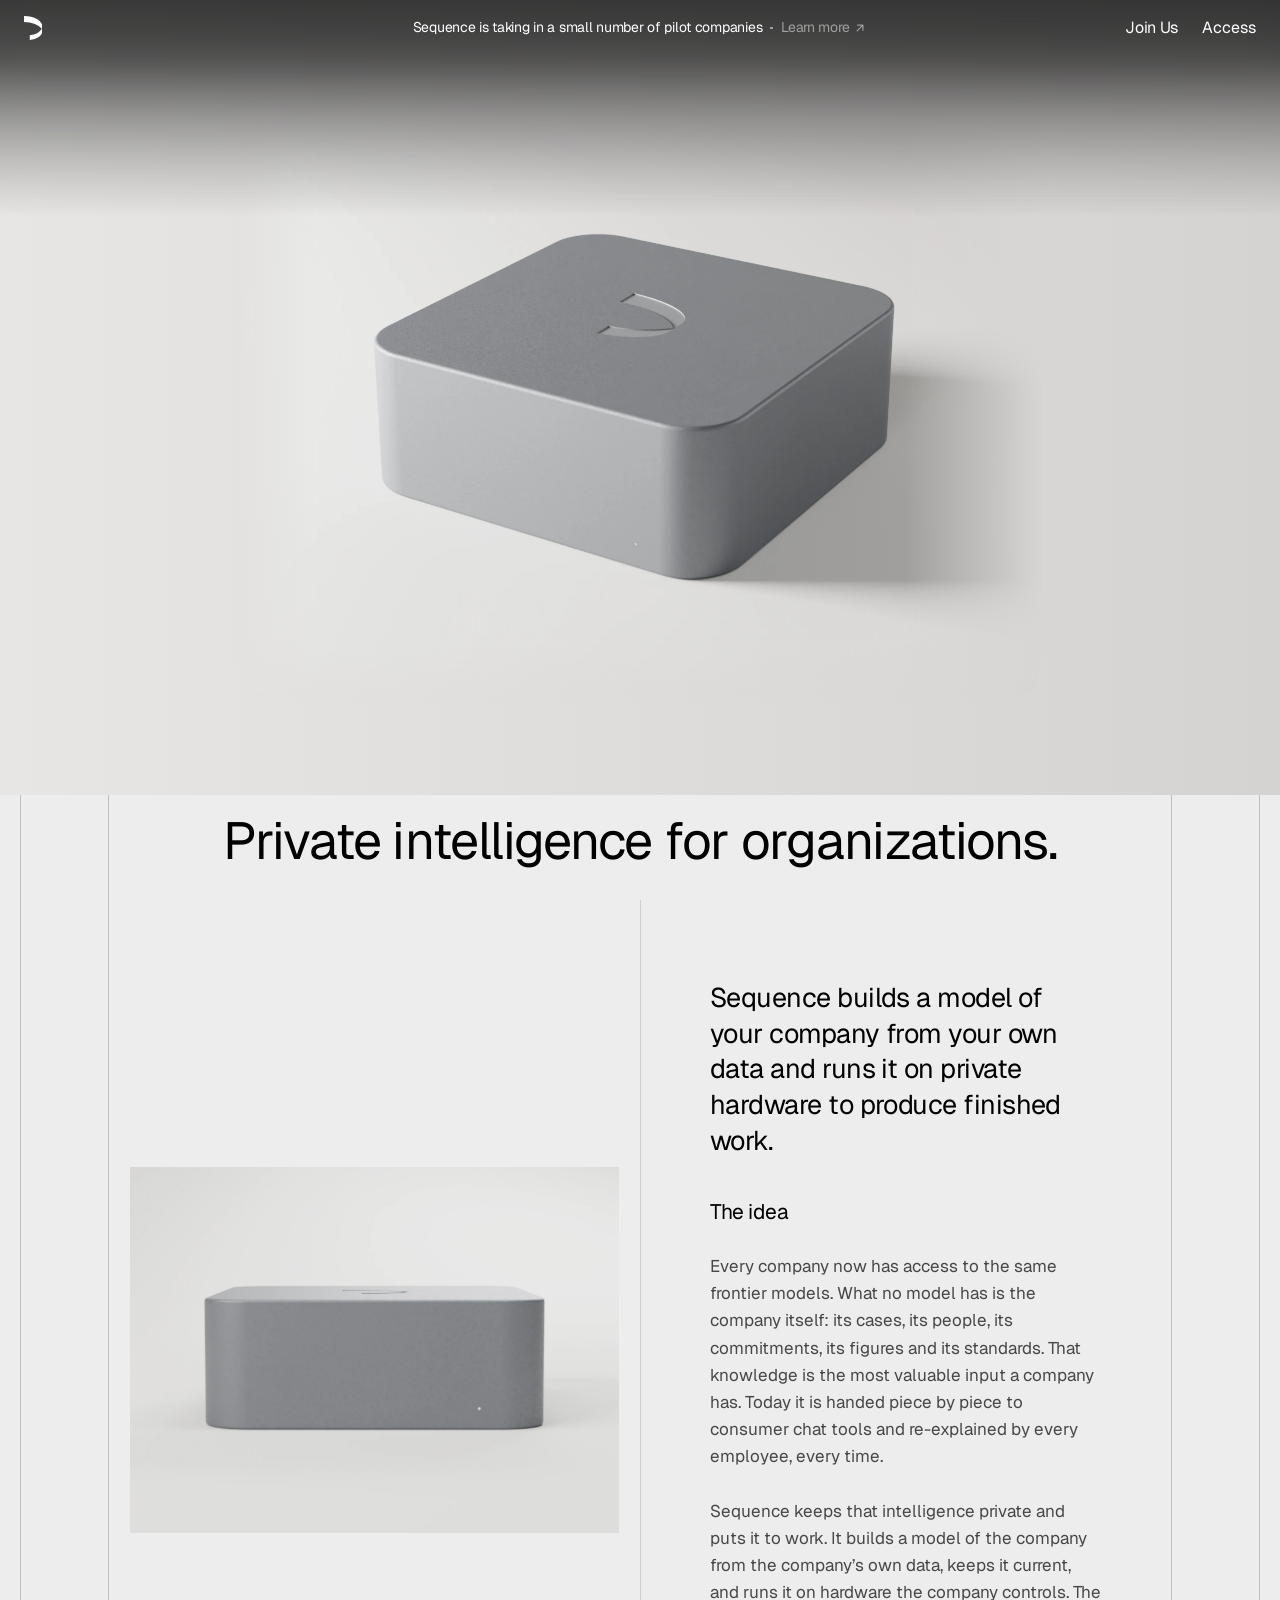
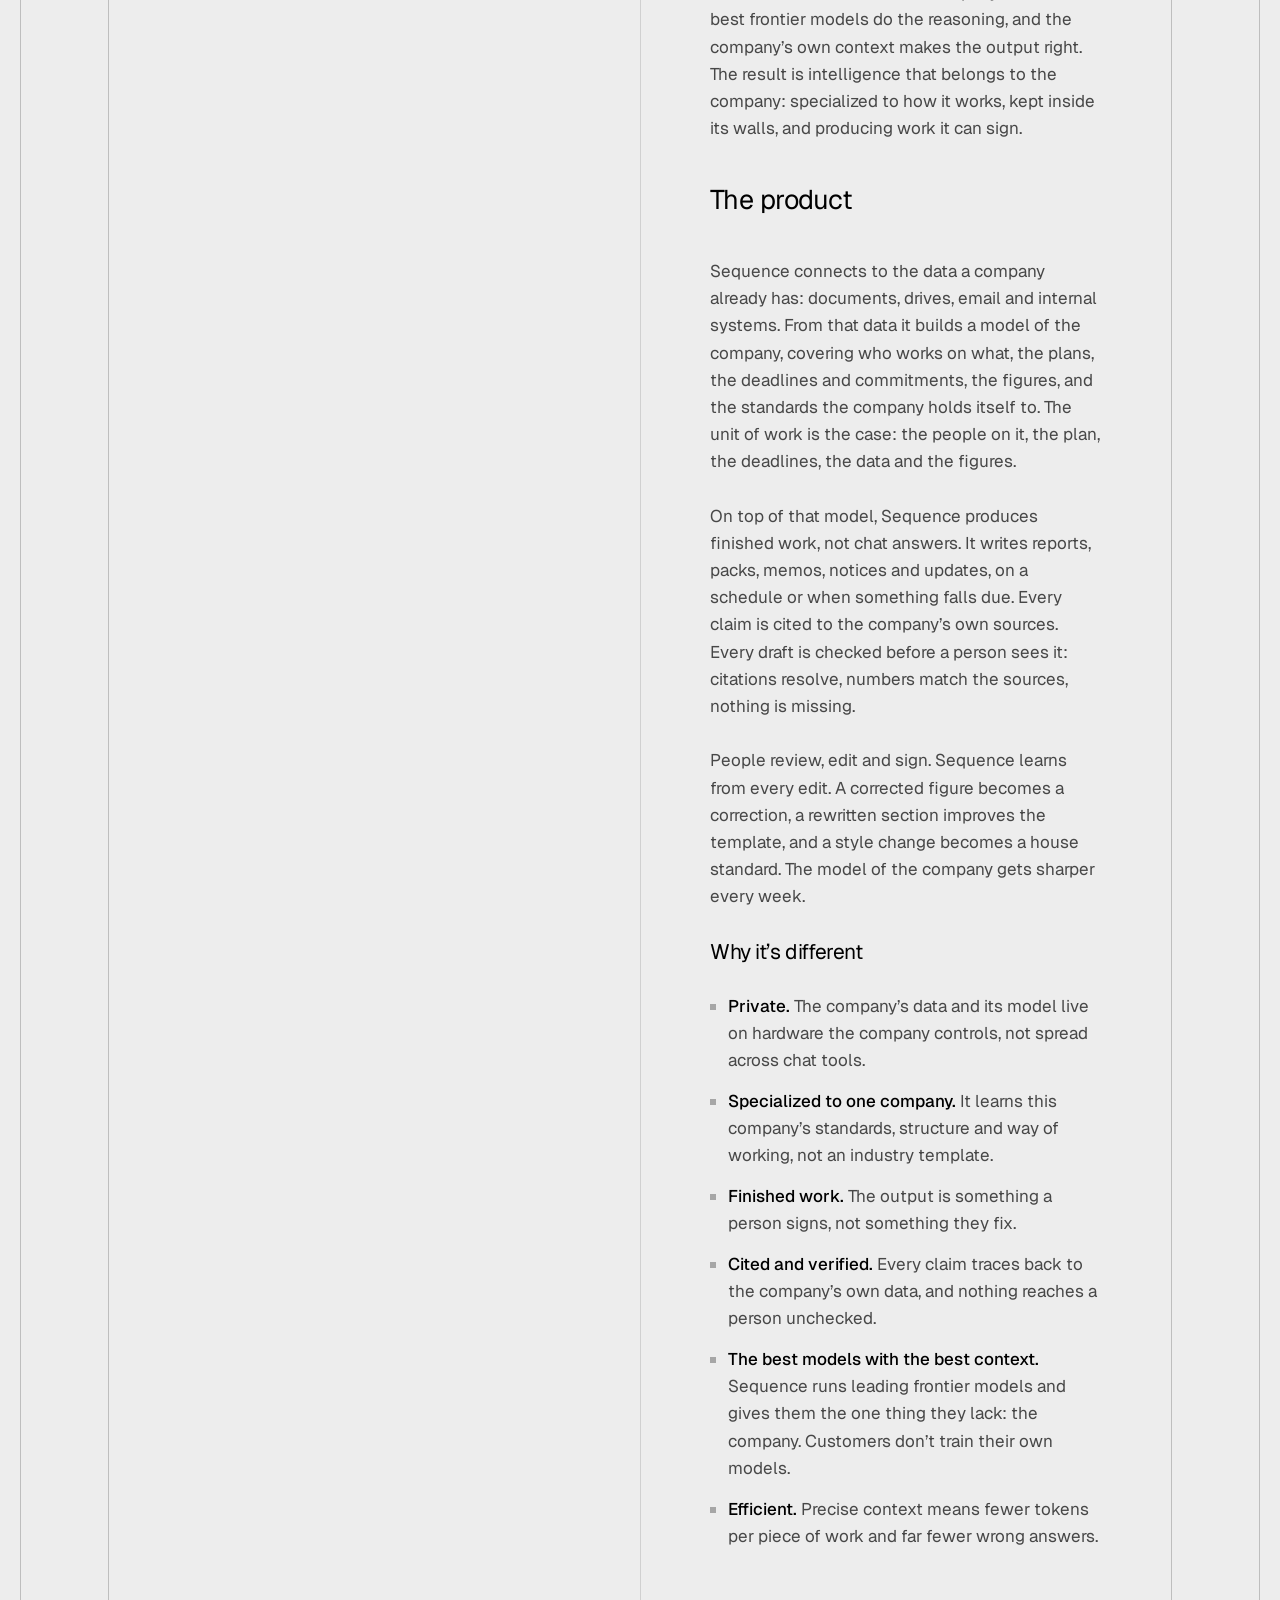
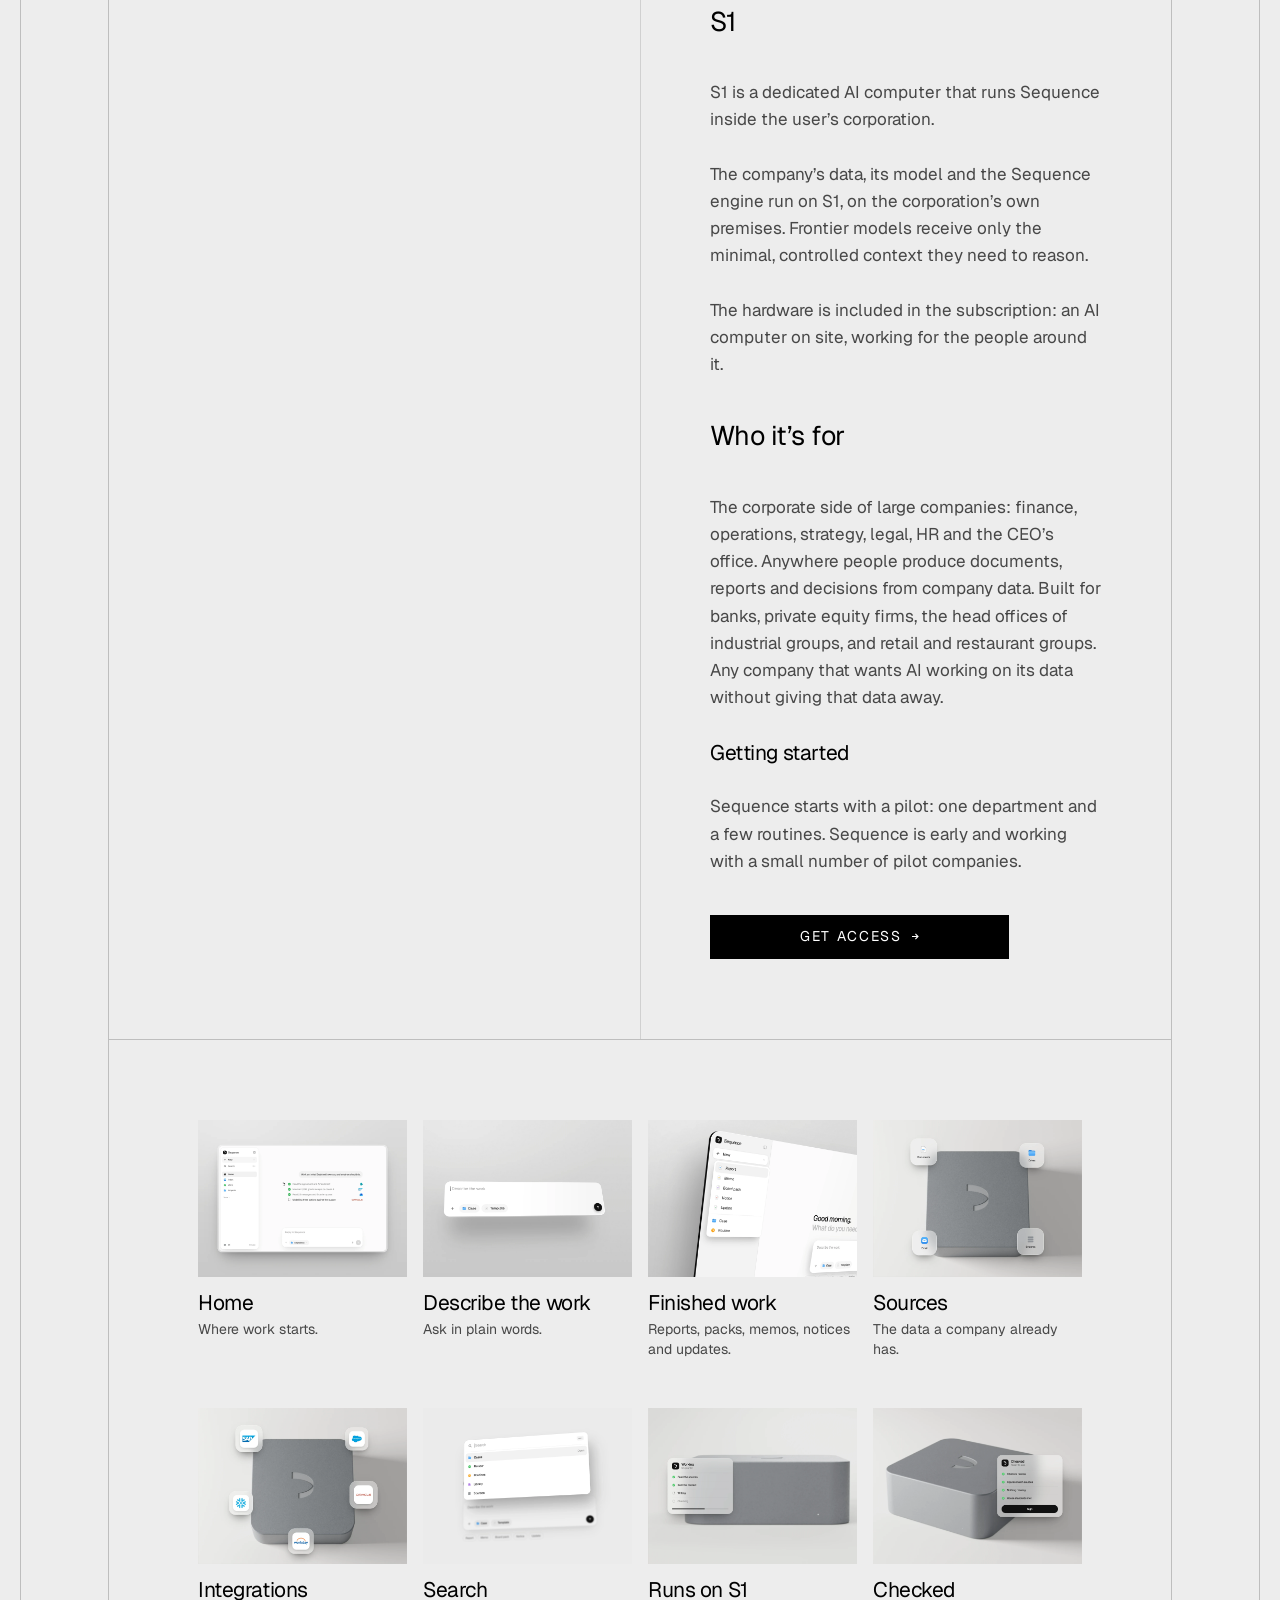
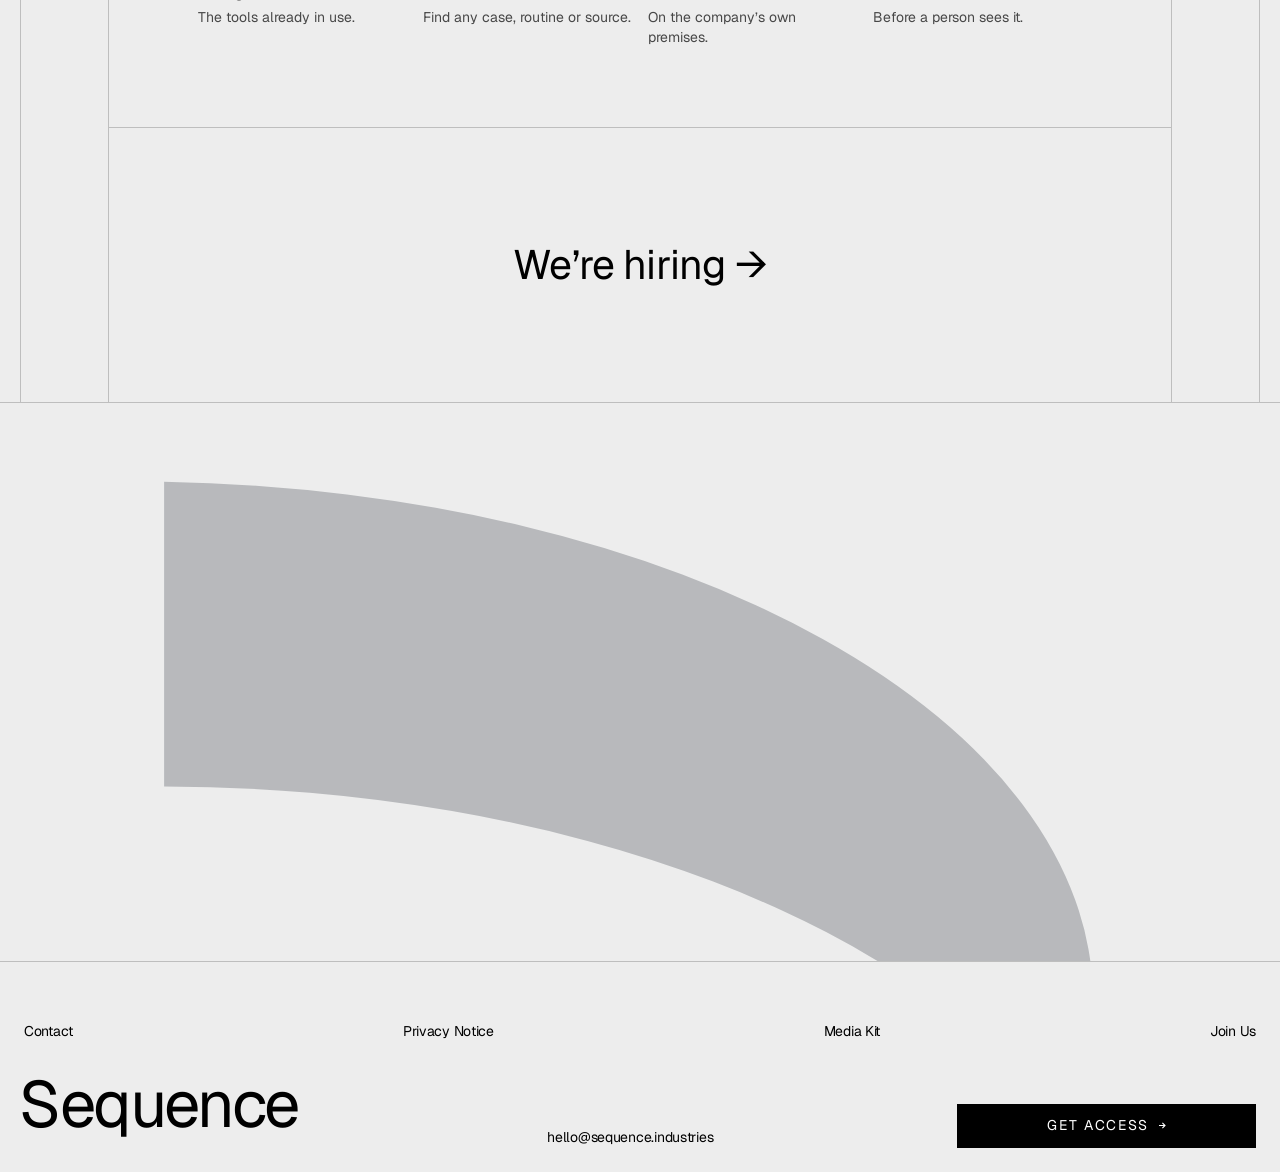
==== index.html @ a7f4e37d "Only S1 for now: remove S1 Pro Co-Authored-By: Claude Opus 5.5 <noreply@anthropic.com>" ====
<!doctype html>
<html lang="en">
<head>
  <meta charset="utf-8">
  <meta name="viewport" content="width=device-width, initial-scale=1">
  <title>Sequence</title>
  <meta name="description" content="Sequence builds a model of your company from your own data and runs it on private hardware to produce finished work.">
  <!-- Link previews -->
  <meta property="og:url" content="https://sequenceai.co/">
  <meta property="og:type" content="website">
  <meta property="og:site_name" content="Sequence">
  <meta property="og:title" content="Sequence: Private intelligence for organizations">
  <meta property="og:description" content="Sequence builds a model of your company from your own data and runs it on private hardware to produce finished work.">
  <meta property="og:image" content="https://sequenceai.co/assets/share.jpg">
  <meta property="og:image:width" content="1200">
  <meta property="og:image:height" content="630">
  <meta property="og:image:alt" content="S1, a grey square computer with the Sequence mark cut into its lid">
  <meta name="twitter:card" content="summary_large_image">
  <link rel="canonical" href="https://sequenceai.co/">
  <link rel="icon" href="favicon.ico" sizes="32x32">
  <link rel="icon" href="assets/favicon.svg" type="image/svg+xml">
  <link rel="apple-touch-icon" href="assets/apple-touch-icon.png">
  <link rel="preconnect" href="https://fonts.googleapis.com">
  <link rel="preconnect" href="https://fonts.gstatic.com" crossorigin>
  <link href="https://fonts.googleapis.com/css2?family=Geist:wght@400;500;700&display=swap" rel="stylesheet">
  <link rel="stylesheet" href="css/styles.css?v=34">
</head>
<body class="has-announce" data-hero="dark">
  <a class="skip" href="#main">Skip to content</a>

  <div class="announce">
    <div class="announce-inner">
      <a class="announce-link t-mono-12 lg-sub" href="#getting-started">
        Sequence is taking in a small number of pilot companies
        <span class="announce-more"><span>Learn more <svg viewBox="0 0 24 24" fill="none" stroke="currentColor" stroke-width="2" stroke-linecap="round" stroke-linejoin="round" aria-hidden="true"><path d="M7 17 17 7M8 7h9v9"/></svg></span></span>
      </a>
    </div>
  </div>

  <header class="nav is-light" id="nav">
    <div class="nav-inner">
      <a class="nav-mark" href="index.html" aria-label="Home">
        <svg viewBox="0 0 283 369.66" fill="currentColor" aria-hidden="true"><path d="M 0 0 A 292.4 157.6 0 0 1 283 157.52 L 283 234.02 A 224.4 136.9 0 0 1 89 369.66 L 89 296.5 A 237.2 160.6 0 0 0 274.4 197.65 A 293.7 160.2 0 0 0 0 92.82 Z"/></svg>
      </a>
      <nav class="nav-links t-nav" aria-label="Main">
        <a href="join.html">Join Us</a>
        <button type="button" data-open-access>Access</button>
      </nav>
      <button class="nav-toggle" type="button" aria-label="Menu" aria-expanded="false" aria-controls="menu"><span></span></button>
    </div>
  </header>

  <nav class="menu t-h3" id="menu" aria-label="Menu">
    <a href="index.html">Home</a>
    <a href="join.html">Join Us</a>
    <button type="button" data-open-access>Access</button>
  </nav>

  <div class="melt-shade" aria-hidden="true"></div>
  <div class="melt-blur" aria-hidden="true"></div>

  <main id="main">
    <div class="top">
      <section class="hero">
        <div class="hero-media">
          <!-- Image slots: put an <img> inside any .ph block to fill it. -->
          <div class="ph hero-image" data-label="Hero image, 4288 × 2041">
            <img src="assets/hero.webp" alt="S1, a grey square device with rounded corners and the Sequence mark cut into its lid" width="1600" height="1200" fetchpriority="high">
          </div>
        </div>
        <h1 class="hero-title t-h4 lg-h2">Private intelligence for organizations.</h1>
      </section>
      <div class="top-rails" aria-hidden="true"><div class="rail"></div><div class="rail"></div></div>
    </div>

    <div class="shell">
      <div class="rail" aria-hidden="true"></div>

      <div class="shell-main">
        <!-- Phones: the four story images as a swipeable set. -->
        <div class="carousel" id="carousel" tabindex="0" aria-roledescription="carousel" aria-label="Images">
          <div class="carousel-track">
            <figure class="is-active"><div class="ph ph--contain story-image"><img src="assets/box-front.webp" alt="S1 seen from the front, with a small white status light" width="1600" height="1200" loading="lazy"></div></figure>
            <figure><div class="ph ph--contain story-image"><img src="assets/box-detail.webp" alt="Close-up of the S1’s textured grey finish and status light" width="1600" height="1200" loading="lazy"></div></figure>
            <figure><div class="ph ph--contain story-image"><img src="assets/box-top.webp" alt="S1 seen from above, with the Sequence mark cut into the lid" width="1600" height="1200" loading="lazy"></div></figure>
            <figure><div class="ph ph--contain story-image"><img src="assets/hero.webp" alt="S1 seen from an angle" width="1600" height="1200" loading="lazy"></div></figure>
          </div>
          <div class="carousel-dots" aria-hidden="true"><span class="is-active"></span><span></span><span></span><span></span></div>
        </div>

        <div class="story">
          <!-- Desktop: the image beside the text changes at each data-visual marker. -->
          <div class="story-visual">
            <div class="story-sticky">
              <div class="story-frames" id="frames">
                <figure class="is-active"><div class="ph ph--contain story-image"><img src="assets/box-front.webp" alt="S1 seen from the front, with a small white status light" width="1600" height="1200" loading="lazy"></div></figure>
                <figure><div class="ph ph--contain story-image"><img src="assets/box-detail.webp" alt="Close-up of the S1’s textured grey finish and status light" width="1600" height="1200" loading="lazy"></div></figure>
                <figure><div class="ph ph--contain story-image"><img src="assets/box-top.webp" alt="S1 seen from above, with the Sequence mark cut into the lid" width="1600" height="1200" loading="lazy"></div></figure>
                <figure><div class="ph ph--contain story-image"><img src="assets/hero.webp" alt="S1 seen from an angle" width="1600" height="1200" loading="lazy"></div></figure>
              </div>
            </div>
          </div>

          <div class="story-text">
            <div class="story-text-inner">
              <h2 class="t-h5" data-visual="0">Sequence builds a model of your company from your own data and runs it on private hardware to produce finished work.</h2>
              <div class="prose">
                <h3>The idea</h3>
                <p>Every company now has access to the same frontier models. What no model has is the company itself: its cases, its people, its commitments, its figures and its standards. That knowledge is the most valuable input a company has. Today it is handed piece by piece to consumer chat tools and re-explained by every employee, every time.</p>
                <p>Sequence keeps that intelligence private and puts it to work. It builds a model of the company from the company’s own data, keeps it current, and runs it on hardware the company controls. The best frontier models do the reasoning, and the company’s own context makes the output right. The result is intelligence that belongs to the company: specialized to how it works, kept inside its walls, and producing work it can sign.</p>
              </div>

              <h2 class="t-h5" data-visual="1">The product</h2>
              <div class="prose">
                <p>Sequence connects to the data a company already has: documents, drives, email and internal systems. From that data it builds a model of the company, covering who works on what, the plans, the deadlines and commitments, the figures, and the standards the company holds itself to. The unit of work is the case: the people on it, the plan, the deadlines, the data and the figures.</p>
                <p>On top of that model, Sequence produces finished work, not chat answers. It writes reports, packs, memos, notices and updates, on a schedule or when something falls due. Every claim is cited to the company’s own sources. Every draft is checked before a person sees it: citations resolve, numbers match the sources, nothing is missing.</p>
                <p>People review, edit and sign. Sequence learns from every edit. A corrected figure becomes a correction, a rewritten section improves the template, and a style change becomes a house standard. The model of the company gets sharper every week.</p>
                <h3>Why it’s different</h3>
                <ul>
                  <li><strong>Private.</strong> The company’s data and its model live on hardware the company controls, not spread across chat tools.</li>
                  <li><strong>Specialized to one company.</strong> It learns this company’s standards, structure and way of working, not an industry template.</li>
                  <li><strong>Finished work.</strong> The output is something a person signs, not something they fix.</li>
                  <li><strong>Cited and verified.</strong> Every claim traces back to the company’s own data, and nothing reaches a person unchecked.</li>
                  <li><strong>The best models with the best context.</strong> Sequence runs leading frontier models and gives them the one thing they lack: the company. Customers don’t train their own models.</li>
                  <li><strong>Efficient.</strong> Precise context means fewer tokens per piece of work and far fewer wrong answers.</li>
                </ul>
              </div>

              <h2 class="t-h5" data-visual="2">S1</h2>
              <div class="prose">
                <p>S1 is a dedicated AI computer that runs Sequence inside the user’s corporation.</p>
                <p>The company’s data, its model and the Sequence engine run on S1, on the corporation’s own premises. Frontier models receive only the minimal, controlled context they need to reason.</p>
                <p>The hardware is included in the subscription: an AI computer on site, working for the people around it.</p>
              </div>

              <h2 class="t-h5" data-visual="3">Who it’s for</h2>
              <div class="prose">
                <p>The corporate side of large companies: finance, operations, strategy, legal, HR and the CEO’s office. Anywhere people produce documents, reports and decisions from company data. Built for banks, private equity firms, the head offices of industrial groups, and retail and restaurant groups. Any company that wants AI working on its data without giving that data away.</p>
                <h3 id="getting-started">Getting started</h3>
                <p>Sequence starts with a pilot: one department and a few routines. Sequence is early and working with a small number of pilot companies.</p>
              </div>

              <button class="btn btn--cta" type="button" data-open-access>Get Access <svg viewBox="0 0 7 7" fill="none" aria-hidden="true"><path d="M0 3.5h6M3.4.9 6 3.5 3.4 6.1" stroke="currentColor" stroke-width="1.1"/></svg></button>
            </div>
          </div>
        </div>

        <!-- Product features. Each card is a button that opens the feature view at
             the end of the page; .feature-more holds the text the view shows. -->
        <section class="features" aria-label="Product">
          <div class="features-grid">
            <article class="feature">
              <button class="feature-open" type="button" aria-haspopup="dialog">
                <span class="ph feature-shot"><img src="assets/product/home-4x3.webp" alt="Sequence at work on one request, what a supplier owes and what to do, in four steps across SharePoint, SAP, Outlook and Oracle" width="1600" height="1200" loading="lazy"></span>
                <span class="feature-body">
                  <span class="t-h6">Home</span>
                  <span class="t-small muted">Where work starts.</span>
                </span>
              </button>
              <div class="feature-more" hidden>
                <p>Sequence opens on one question: what do you need done? From here a person starts new work, opens a case, or reviews what is ready to sign.</p>
              </div>
            </article>
            <article class="feature">
              <button class="feature-open" type="button" aria-haspopup="dialog">
                <span class="ph feature-shot"><img src="assets/product/chat-bar-4x3.webp" alt="The input bar, with options to add a case or a template" width="1600" height="1200" loading="lazy"></span>
                <span class="feature-body">
                  <span class="t-h6">Describe the work</span>
                  <span class="t-small muted">Ask in plain words.</span>
                </span>
              </button>
              <div class="feature-more" hidden>
                <p>Describe the work in plain words, and add a case or a template if it helps.</p>
                <p>Sequence produces finished work, not chat answers.</p>
              </div>
            </article>
            <article class="feature">
              <button class="feature-open" type="button" aria-haspopup="dialog">
                <span class="ph feature-shot"><img src="assets/product/new-menu-4x3.webp" alt="The New menu listing report, memo, board pack, notice and update" width="1600" height="1200" loading="lazy"></span>
                <span class="feature-body">
                  <span class="t-h6">Finished work</span>
                  <span class="t-small muted">Reports, packs, memos, notices and updates.</span>
                </span>
              </button>
              <div class="feature-more" hidden>
                <p>Sequence writes reports, packs, memos, notices and updates, on a schedule or when something falls due.</p>
                <p>The output is something a person signs, not something they fix.</p>
              </div>
            </article>
            <article class="feature">
              <button class="feature-open" type="button" aria-haspopup="dialog">
                <span class="ph feature-shot"><img src="assets/product/sources.webp" alt="S1 seen from above, with tiles for documents, drives, email and systems" width="1600" height="1200" loading="lazy"></span>
                <span class="feature-body">
                  <span class="t-h6">Sources</span>
                  <span class="t-small muted">The data a company already has.</span>
                </span>
              </button>
              <div class="feature-more" hidden>
                <p>Sequence connects to the data a company already has: documents, drives, email and internal systems.</p>
                <p>From that data it builds a model of the company, covering who works on what, the plans, the deadlines and commitments, the figures, and the standards the company holds itself to.</p>
              </div>
            </article>
            <article class="feature">
              <button class="feature-open" type="button" aria-haspopup="dialog">
                <span class="ph feature-shot"><img src="assets/product/integrations-enterprise.webp" alt="S1 seen from above, with the logos of SAP, Salesforce, Oracle, Snowflake and Workday" width="1600" height="1200" loading="lazy"></span>
                <span class="feature-body">
                  <span class="t-h6">Integrations</span>
                  <span class="t-small muted">The tools already in use.</span>
                </span>
              </button>
              <div class="feature-more" hidden>
                <p>Sequence connects to the systems a company already runs on, including SAP, Salesforce, Oracle, Snowflake and Workday.</p>
                <p>It also reads the documents and email in SharePoint, OneDrive, Outlook, Google Drive and Gmail.</p>
              </div>
            </article>
            <article class="feature">
              <button class="feature-open" type="button" aria-haspopup="dialog">
                <span class="ph feature-shot"><img src="assets/product/search.webp" alt="The search panel open over the interface" width="1600" height="1200" loading="lazy"></span>
                <span class="feature-body">
                  <span class="t-h6">Search</span>
                  <span class="t-small muted">Find any case, routine or source.</span>
                </span>
              </button>
              <div class="feature-more" hidden>
                <p>Search across cases, routines, the library and sources from one place.</p>
              </div>
            </article>
            <article class="feature">
              <button class="feature-open" type="button" aria-haspopup="dialog">
                <span class="ph feature-shot"><img src="assets/product/working.webp" alt="A panel showing Sequence at work, in front of S1" width="1600" height="1200" loading="lazy"></span>
                <span class="feature-body">
                  <span class="t-h6">Runs on S1</span>
                  <span class="t-small muted">On the company’s own premises.</span>
                </span>
              </button>
              <div class="feature-more" hidden>
                <p>The company’s data, its model and the Sequence engine run on S1, on the corporation’s own premises.</p>
                <p>Frontier models receive only the minimal, controlled context they need to reason.</p>
              </div>
            </article>
            <article class="feature">
              <button class="feature-open" type="button" aria-haspopup="dialog">
                <span class="ph feature-shot"><img src="assets/product/checked.webp" alt="A panel listing four passed checks and a Sign button, in front of S1" width="1600" height="1200" loading="lazy"></span>
                <span class="feature-body">
                  <span class="t-h6">Checked</span>
                  <span class="t-small muted">Before a person sees it.</span>
                </span>
              </button>
              <div class="feature-more" hidden>
                <p>Every draft is checked before a person sees it: citations resolve, numbers match the sources, nothing is missing.</p>
                <p>People review, edit and sign. Sequence learns from every edit.</p>
              </div>
            </article>
          </div>
        </section>

        <a class="band" href="join.html">
          <span class="t-h4 lg-h3">We’re hiring <span class="arrow" aria-hidden="true">→</span></span>
        </a>
      </div>

      <div class="rail" aria-hidden="true"></div>
    </div>
  </main>

  <footer class="footer">
    <div class="footer-art">
      <div class="ph ph--contain"><img src="assets/footer-mark.svg" alt="" width="390" height="170"></div>
    </div>
    <div class="footer-base">
      <div class="footer-stack">
        <nav class="footer-links t-sub" aria-label="Footer">
          <a href="mailto:hello@sequence.industries">Contact</a>
          <a href="privacy.html">Privacy Notice</a>
          <a href="assets/sequence-media-kit.zip" download>Media Kit</a>
          <a href="join.html">Join Us</a>
        </nav>
        <div class="footer-mobile">
          <p class="footer-display">Sequence</p>
          <button class="btn btn--cta" type="button" data-open-access>Get Access <svg viewBox="0 0 7 7" fill="none" aria-hidden="true"><path d="M0 3.5h6M3.4.9 6 3.5 3.4 6.1" stroke="currentColor" stroke-width="1.1"/></svg></button>
        </div>
        <div class="footer-row">
          <p class="t-h1">Sequence</p>
          <address class="footer-address t-sub">
            <a href="mailto:hello@sequence.industries">hello@sequence.industries</a>
          </address>
          <button class="btn btn--cta" type="button" data-open-access>Get Access <svg viewBox="0 0 7 7" fill="none" aria-hidden="true"><path d="M0 3.5h6M3.4.9 6 3.5 3.4 6.1" stroke="currentColor" stroke-width="1.1"/></svg></button>
        </div>
      </div>
    </div>
  </footer>

  <dialog class="access" id="access" aria-labelledby="access-title">
    <div class="access-panel">
      <button class="access-close" type="button" aria-label="Close">
        <svg viewBox="0 0 18 18" fill="none" stroke="currentColor" aria-hidden="true"><path d="M3 3l12 12M15 3 3 15"/></svg>
      </button>
      <div class="access-media">
        <div class="ph" data-label="Image, 568 × 990">
          <img src="assets/product/sidebar.webp" alt="The Sequence sidebar: New, Search, Home, Review, Cases, Routines, Library and Sources" width="1600" height="1600" loading="lazy">
        </div>
      </div>
      <div class="access-body">
        <h2 class="access-title" id="access-title">Get early
access.</h2>
        <p class="access-note t-p">Sequence starts with a pilot: one department and a few routines.</p>
        <form class="access-form" id="access-form">
          <label class="sr-only" for="access-email">Email address</label>
          <input id="access-email" name="email" type="email" placeholder="hello@example.com" autocomplete="email" required>
          <button class="btn btn--block" type="submit">Submit <svg viewBox="0 0 7 7" fill="none" aria-hidden="true"><path d="M0 3.5h6M3.4.9 6 3.5 3.4 6.1" stroke="currentColor" stroke-width="1.1"/></svg></button>
        </form>
        <p class="access-status t-mono-12" id="access-status" role="status"></p>
      </div>
    </div>
  </dialog>

  <dialog class="access access--feature" id="feature" aria-labelledby="feature-title">
    <div class="access-panel">
      <button class="access-close" type="button" aria-label="Close">
        <svg viewBox="0 0 18 18" fill="none" stroke="currentColor" aria-hidden="true"><path d="M3 3l12 12M15 3 3 15"/></svg>
      </button>
      <div class="access-media">
        <div class="ph"><img id="feature-image" alt="" width="1600" height="1200"></div>
      </div>
      <div class="access-body">
        <h2 class="t-h4" id="feature-title"></h2>
        <div class="feature-text t-p" id="feature-text"></div>
      </div>
    </div>
  </dialog>

  <script src="js/main.js?v=8" defer></script>
</body>
</html>
---- css/styles.css ----
/* Site styles: tokens, base, type, shared pieces, then each page in order.
   Breakpoints: md 768px, lg 1024px. */

@view-transition {
  navigation: auto;
}

:root {
  --bg: #ededed;
  --ink: #000;
  --paragraph: rgba(0, 0, 0, 0.7);
  --black-80: rgba(0, 0, 0, 0.8);
  --black-40: rgba(0, 0, 0, 0.4);
  --black-30: rgba(0, 0, 0, 0.3);
  --black-25: rgba(0, 0, 0, 0.25);
  --black-12: rgba(0, 0, 0, 0.12);
  --line: rgba(0, 0, 0, 0.2);
  --light-fill: rgba(0, 0, 0, 0.04);
  --surface: #d9d9d9;

  --font-sans: "Geist", system-ui, sans-serif;
  --font-mono: var(--font-sans);

  --announce-h: 46px;
  --nav-h: 64px;
  --gutter: 20px;
  --rail: 89px;
  --hair: 0.5px;
  --ease: cubic-bezier(0.23, 1, 0.32, 1);
  --ease-out-cubic: cubic-bezier(0.33, 1, 0.68, 1);

  /* set from js/main.js as the page scrolls */
  --melt: 1;
  --announce-offset: 0px;
}

@media (min-width: 768px) {
  :root {
    --nav-h: 56px;
    --gutter: 24px;
  }
}

@media (min-width: 1024px) {
  :root {
    --announce-h: 56px;
  }
}

/* Base ------------------------------------------------------------------ */

*,
*::before,
*::after {
  box-sizing: border-box;
}

html {
  -webkit-text-size-adjust: 100%;
  text-size-adjust: 100%;
}

html:has(dialog[open]),
html:has(body.menu-open) {
  overflow: hidden;
}

body {
  margin: 0;
  min-height: 100dvh;
  display: flex;
  flex-direction: column;
  background: var(--bg);
  color: var(--ink);
  font: 400 16px/1.5 var(--font-sans);
  -webkit-font-smoothing: antialiased;
  -moz-osx-font-smoothing: grayscale;
}

main {
  flex: 1;
  min-height: 100dvh;
}

a {
  color: inherit;
  text-decoration: none;
}

img,
svg {
  display: block;
}

button,
input {
  font: inherit;
  color: inherit;
  border-radius: 0;
}

button {
  background: none;
  border: 0;
  padding: 0;
  cursor: pointer;
}

h1,
h2,
h3,
p,
figure,
ul {
  margin: 0;
}

h1,
h2,
h3 {
  font-weight: 400;
}

ul {
  padding: 0;
  list-style: none;
}

[hidden] {
  display: none !important;
}

::selection {
  background: #000;
  color: #fff;
}

:focus-visible {
  outline: 1px solid currentColor;
  outline-offset: 3px;
}

.sr-only {
  position: absolute;
  width: 1px;
  height: 1px;
  margin: -1px;
  overflow: hidden;
  clip-path: inset(50%);
  white-space: nowrap;
}

.skip {
  position: fixed;
  top: 12px;
  left: 12px;
  z-index: 200;
  padding: 8px 12px;
  background: #fff;
  font-size: 14px;
  transform: translateY(-300%);
}

.skip:focus {
  transform: none;
}

/* Type ------------------------------------------------------------------ */

.t-display,
.t-h1,
.t-h2,
.t-h3,
.t-h4,
.t-h5,
.t-h6 {
  font-family: var(--font-sans);
  font-weight: 400;
  line-height: 1.32;
  letter-spacing: -0.02em;
}

.t-display { font-size: 81px; letter-spacing: -0.04em; }
.t-h1 { font-size: 65px; letter-spacing: -0.03em; }
.t-h2 { font-size: 52px; }
.t-h3 { font-size: 41px; }
.t-h4 { font-size: 33px; }
.t-h5 { font-size: 27px; }
.t-h6 { font-size: 21px; }

.t-p,
.t-p-bold {
  font-size: 17px;
  line-height: 1.6;
}

.t-p-bold {
  font-weight: 500;
}

.t-small {
  font-size: 14px;
  line-height: 1.4;
}

.t-sub,
.t-tiny,
.t-mono-12 {
  font-family: var(--font-mono);
  letter-spacing: -0.02em;
}

.t-sub { font-size: 14px; line-height: 1.4; }
.t-mono-12 { font-size: 12px; line-height: 1.4; }
.t-tiny { font-size: 12px; line-height: 0.85; }

.t-nav {
  font-size: 16px;
  line-height: 1.2;
  letter-spacing: -0.02em;
}

.muted {
  color: var(--paragraph);
}

/* Desktop swaps: an element takes one size on phones and another from lg up. */
@media (min-width: 1024px) {
  .lg-display { font-size: 81px; letter-spacing: -0.04em; }
  .lg-h1 { font-size: 65px; letter-spacing: -0.03em; }
  .lg-h2 { font-size: 52px; letter-spacing: -0.02em; }
  .lg-h3 { font-size: 41px; letter-spacing: -0.02em; }
  .lg-sub { font-size: 14px; }
}

/* Placeholders -----------------------------------------------------------
   A grey block with a cross marks every image slot. Put an <img> inside the
   block and it fills the slot and hides the cross and label. */

.ph {
  position: relative;
  overflow: hidden;
  background-color: var(--surface);
  background-image:
    linear-gradient(to top right, transparent calc(50% - 0.5px), var(--black-12) calc(50% - 0.5px), var(--black-12) calc(50% + 0.5px), transparent calc(50% + 0.5px)),
    linear-gradient(to bottom right, transparent calc(50% - 0.5px), var(--black-12) calc(50% - 0.5px), var(--black-12) calc(50% + 0.5px), transparent calc(50% + 0.5px));
}

.ph[data-label]::after {
  content: attr(data-label);
  position: absolute;
  top: 50%;
  left: 50%;
  padding: 4px 8px;
  background: var(--surface);
  color: rgba(0, 0, 0, 0.5);
  font: 11px/1.2 var(--font-mono);
  white-space: nowrap;
  transform: translate(-50%, -50%);
}

.ph > img {
  position: absolute;
  inset: 0;
  width: 100%;
  height: 100%;
  object-fit: cover;
}

.ph--contain > img {
  object-fit: contain;
}

.ph:has(> img) {
  background: none;
}

.ph[data-label]:has(> img)::after {
  content: none;
}

/* Button ---------------------------------------------------------------- */

.btn {
  position: relative;
  display: inline-flex;
  align-items: center;
  justify-content: center;
  gap: 10px;
  padding: 16px 32px;
  overflow: hidden;
  background: #000;
  color: #fff;
  font-family: var(--font-mono);
  font-size: 14px;
  line-height: 0.85;
  letter-spacing: 0.12em;
  text-transform: uppercase;
  white-space: nowrap;
  transition: transform 0.15s;
}

.btn:active {
  transform: scale(0.98);
}

.btn svg {
  flex: none;
  width: 7px;
  height: 7px;
  transition: transform 0.15s;
}

.btn:hover svg {
  transform: translateX(4px);
}

.btn--cta {
  width: 100%;
  padding: 16px 90px;
}

.btn--block {
  width: 100%;
  padding-block: 20px;
}

@media (min-width: 1024px) {
  .btn--cta {
    width: fit-content;
  }
}

/* Announcement bar ------------------------------------------------------ */

/* On the hero photo at every size, as on the laptop: white text over the nav's
   soft dark fade. Below 1024px it keeps its own row above the nav; from 1024px
   it sits in the nav's row. */
.announce {
  position: absolute;
  inset: 0 0 auto 0;
  z-index: 41;
  color: #fff;
  transition: color 0.3s var(--ease);
}

/* The open menu covers the photo, so the line turns black with the nav. */
.menu-open .announce {
  color: #000;
}

.announce-inner {
  display: flex;
  align-items: center;
  justify-content: center;
  height: var(--announce-h);
}

.announce-link {
  position: relative;
  z-index: 41;
  display: flex;
  flex-wrap: wrap;
  align-items: center;
  align-content: center;
  justify-content: center;
  gap: 2px 8px;
  width: 100%;
  height: 100%;
  padding: 0 11px;
  text-align: center;
  text-wrap: pretty;
}

.announce-more {
  display: inline-flex;
  align-items: center;
  gap: 8px;
  opacity: 0.5;
  transition: opacity 0.15s;
}

.announce-more::before {
  content: "";
  flex: none;
  width: 2.88px;
  height: 2.88px;
  background: currentColor;
}

.announce-more span {
  display: inline-flex;
  align-items: center;
  gap: 4px;
}

.announce-more svg {
  width: 14px;
  height: 14px;
  transition: transform 0.2s ease-out;
}

.announce-link:hover .announce-more {
  opacity: 1;
}

.announce-link:hover .announce-more svg {
  transform: translateX(4px);
}

/* Below the laptop the line runs as plain text, so "Learn more" follows the
   last word instead of taking a line of its own: two lines on a phone. */
@media (max-width: 1023px) {
  .announce-link {
    display: block;
    width: auto;
    height: auto;
    text-wrap: balance;
  }

  .announce-more {
    margin-left: 8px;
    white-space: nowrap;
    vertical-align: bottom;
  }
}

@media (min-width: 1024px) {
  /* no stacking context here, so the link can sit above the fixed nav */
  .announce {
    z-index: auto;
  }

  .announce-inner {
    padding: 0 var(--gutter);
  }

  .announce-link {
    max-width: calc(100% - 352px);
    margin: 0 auto;
    padding: 0;
  }
}

/* Nav -------------------------------------------------------------------
   White over a dark hero, black everywhere else. It slides away on the way
   down the page and comes back on the way up. */

.nav {
  position: fixed;
  top: var(--announce-offset);
  left: 0;
  right: 0;
  z-index: 40;
  color: #000;
  transition: transform 0.35s var(--ease), color 0.3s var(--ease);
}

.nav.is-light {
  color: #fff;
}

.nav.is-away {
  transform: translateY(calc(-100% - var(--announce-offset)));
}

.nav::before {
  content: "";
  position: absolute;
  inset: 0;
  z-index: -1;
  background: rgba(237, 237, 237, 0.72);
  -webkit-backdrop-filter: blur(12px);
  backdrop-filter: blur(12px);
  opacity: 0;
  transition: opacity 0.3s var(--ease);
}

.nav.is-frosted::before {
  opacity: 1;
}

.nav-inner {
  position: relative;
  display: flex;
  align-items: center;
  justify-content: space-between;
  padding: 8px 20px;
}

.nav-mark {
  display: flex;
  flex: none;
  align-items: center;
}

.nav-mark svg {
  width: auto;
  height: 23px;
}

.nav-links {
  display: none;
  align-items: center;
  gap: 24px;
}

.nav-links a,
.nav-links button {
  transition: opacity 0.15s;
}

.nav-links a:hover,
.nav-links button:hover,
.nav-toggle:hover {
  opacity: 0.64;
}

.nav-links a[aria-current="page"] {
  text-decoration: underline;
  text-decoration-thickness: 1px;
  text-underline-offset: 4px;
}

.nav-toggle {
  display: flex;
  align-items: center;
  justify-content: center;
  width: 44px;
  height: 48px;
  transition: opacity 0.15s;
}

.nav-toggle span {
  position: relative;
  display: block;
  width: 36px;
  height: 13px;
}

.nav-toggle span::before,
.nav-toggle span::after {
  content: "";
  position: absolute;
  left: 0;
  width: 36px;
  height: 1px;
  background: currentColor;
  transition: transform 0.3s var(--ease);
}

.nav-toggle span::before { top: 0; }
.nav-toggle span::after { bottom: 0; }

.menu-open .nav-toggle span::before { transform: translateY(6px) rotate(20deg); }
.menu-open .nav-toggle span::after { transform: translateY(-6px) rotate(-20deg); }

.menu-open .nav {
  color: #000;
  transform: none;
}

.menu {
  position: fixed;
  inset: 0;
  z-index: 39;
  display: flex;
  flex-direction: column;
  padding: 120px 20px 32px;
  background: var(--bg);
  opacity: 0;
  visibility: hidden;
  transition: opacity 0.3s var(--ease), visibility 0.3s;
}

.menu-open .menu {
  opacity: 1;
  visibility: visible;
}

.menu > * {
  padding: 12px 0;
  text-align: left;
  border-top: var(--hair) solid var(--line);
}

.menu > :last-child {
  border-bottom: var(--hair) solid var(--line);
}

/* Soft dark fade behind the nav while it sits over the hero image. */
.melt-shade,
.melt-blur {
  position: fixed;
  top: 0;
  left: 0;
  right: 0;
  z-index: 39;
  height: calc(var(--announce-h) + var(--nav-h) + 32px);
  opacity: var(--melt);
  pointer-events: none;
}

.melt-shade {
  background-image: linear-gradient(
    to bottom,
    rgba(0, 0, 0, 0.56) 0,
    rgba(0, 0, 0, 0.46) var(--announce-h),
    rgba(0, 0, 0, 0.3) calc(var(--announce-h) + var(--nav-h)),
    rgba(0, 0, 0, 0.13) calc(var(--announce-h) + var(--nav-h) + 16px),
    rgba(0, 0, 0, 0.04) calc(var(--announce-h) + var(--nav-h) + 26px),
    transparent calc(var(--announce-h) + var(--nav-h) + 32px)
  );
}

.melt-blur {
  -webkit-backdrop-filter: blur(6px);
  backdrop-filter: blur(6px);
  -webkit-mask-image: linear-gradient(to bottom, #000 0, rgba(0, 0, 0, 0.6) calc(var(--announce-h) + var(--nav-h)), transparent calc(var(--announce-h) + var(--nav-h) + 32px));
  mask-image: linear-gradient(to bottom, #000 0, rgba(0, 0, 0, 0.6) calc(var(--announce-h) + var(--nav-h)), transparent calc(var(--announce-h) + var(--nav-h) + 32px));
}

.menu-open .melt-shade,
.menu-open .melt-blur {
  opacity: 0;
  transition: opacity 0.3s var(--ease);
}

@media (min-width: 768px) {
  .nav-inner {
    padding: 16px var(--gutter);
  }

  .nav-mark svg {
    height: 24px;
  }

  .nav-links {
    display: flex;
  }

  .nav-toggle,
  .menu {
    display: none;
  }
}

@media (min-width: 1024px) {
  .melt-shade,
  .melt-blur {
    height: calc(var(--nav-h) + 160px);
  }

  .melt-shade {
    background-image: linear-gradient(
      to bottom,
      rgba(0, 0, 0, 0.76) 0,
      rgba(0, 0, 0, 0.66) var(--nav-h),
      rgba(0, 0, 0, 0.5) calc(var(--nav-h) + 28px),
      rgba(0, 0, 0, 0.32) calc(var(--nav-h) + 64px),
      rgba(0, 0, 0, 0.18) calc(var(--nav-h) + 100px),
      rgba(0, 0, 0, 0.08) calc(var(--nav-h) + 132px),
      transparent calc(var(--nav-h) + 160px)
    );
  }

  .melt-blur {
    -webkit-backdrop-filter: blur(14px);
    backdrop-filter: blur(14px);
    -webkit-mask-image: linear-gradient(to bottom, #000 0, #000 var(--nav-h), rgba(0, 0, 0, 0.55) calc(var(--nav-h) + 48px), rgba(0, 0, 0, 0.22) calc(var(--nav-h) + 100px), transparent calc(var(--nav-h) + 160px));
    mask-image: linear-gradient(to bottom, #000 0, #000 var(--nav-h), rgba(0, 0, 0, 0.55) calc(var(--nav-h) + 48px), rgba(0, 0, 0, 0.22) calc(var(--nav-h) + 100px), transparent calc(var(--nav-h) + 160px));
  }
}

/* Frame: the two side rails ---------------------------------------------- */

.top {
  width: 100%;
}

.top-rails {
  display: none;
}

.shell {
  width: 100%;
}

.shell-main {
  min-width: 0;
}

.rail {
  display: none;
  flex: none;
  width: var(--rail);
  border-inline: var(--hair) solid var(--line);
}

@media (min-width: 1024px) {
  .top {
    position: relative;
  }

  .top > :first-child {
    position: relative;
    z-index: 10;
  }

  .top-rails {
    display: block;
    position: absolute;
    top: 56px;
    bottom: 0;
    left: 0;
    right: 0;
    max-width: 1440px;
    margin: 0 auto;
    pointer-events: none;
  }

  .top-rails .rail {
    display: block;
    position: absolute;
    top: 0;
    bottom: 0;
  }

  .top-rails .rail:first-child { left: 20px; }
  .top-rails .rail:last-child { right: 20px; }

  .shell {
    display: flex;
    max-width: 1440px;
    margin: 0 auto;
    padding: 0 20px;
  }

  .shell-main {
    flex: 1;
  }

  .shell > .rail {
    display: block;
  }
}

/* Home: hero ------------------------------------------------------------ */

.hero {
  position: relative;
  display: flex;
  flex-direction: column;
  overflow: hidden;
}

.hero-media {
  position: relative;
  width: 100%;
  height: 84.25vw;
  overflow: hidden;
}

.hero-image {
  position: absolute;
  inset: 0;
}

/* Matches the photo's own backdrop, so the smaller image blends into the header. */
.hero-image:has(> img) {
  background: linear-gradient(to right, #e7e6e4, #d5d3d1);
}

.hero-image > img {
  top: 12%;
  left: 50%;
  width: auto;
  max-width: 100%;
  height: 76%;
  object-fit: contain;
  transform: translateX(-50%);
  -webkit-mask-image: linear-gradient(to right, transparent, #000 10%, #000 83%, transparent), linear-gradient(to bottom, transparent, #000 10%, #000 90%, transparent);
  mask-image: linear-gradient(to right, transparent, #000 10%, #000 83%, transparent), linear-gradient(to bottom, transparent, #000 10%, #000 90%, transparent);
  -webkit-mask-composite: source-in;
  mask-composite: intersect;
}

.hero-title {
  flex: none;
  padding: 8.1vw 20px;
  text-align: center;
}

@media (prefers-reduced-motion: no-preference) {
  .hero-image {
    animation: hero-enter 0.6s var(--ease) backwards;
    --hero-opacity: 0.01;
  }

  .hero-title {
    animation: hero-enter 0.5s var(--ease) 0.25s backwards;
    --hero-y: 8px;
  }
}

@keyframes hero-enter {
  from {
    opacity: var(--hero-opacity, 0);
    transform: translateY(var(--hero-y, 0px));
  }
}

@media (min-width: 1024px) {
  .hero {
    height: 100svh;
  }

  .hero-media {
    flex: 1;
    height: auto;
    min-height: 0;
  }

  .hero-title {
    padding: 12px 20px 24px;
  }
}

@media (min-width: 1024px) and (max-height: 820px) {
  .hero-title {
    padding-block: 10px;
  }
}

/* Home: story ----------------------------------------------------------- */

.carousel-track {
  position: relative;
  height: 410px;
  overflow: hidden;
  touch-action: pan-y;
  user-select: none;
}

.carousel-track figure {
  position: absolute;
  inset: 0;
  display: flex;
  align-items: center;
  justify-content: center;
  padding: 0 20px;
  opacity: 0;
  transform: translateX(24px);
  transition: opacity 0.5s var(--ease-out-cubic), transform 0.5s var(--ease-out-cubic);
}

.carousel-track figure.is-before {
  transform: translateX(-24px);
}

.carousel-track figure.is-active {
  opacity: 1;
  transform: none;
}

.carousel-track .ph {
  width: 96%;
  max-width: 100%;
  height: var(--h);
}

/* Product photos are 4:3 and share the page's light grey backdrop. */
.story-image {
  aspect-ratio: 4 / 3;
}

.carousel-track .story-image {
  height: auto;
}

.carousel-dots {
  display: flex;
  justify-content: center;
  gap: 8px;
  margin-top: 8px;
}

.carousel-dots span {
  width: 24px;
  height: 1px;
  background: #000;
  opacity: 0.2;
  transition: opacity 0.3s;
}

.carousel-dots .is-active {
  opacity: 1;
}

.story {
  position: relative;
  margin-top: -20px;
}

.story-visual {
  display: none;
}

.story-text {
  max-width: 768px;
  padding: 40px 20px 60px;
}

.story-text-inner {
  display: flex;
  flex-direction: column;
  gap: 40px;
}

.story-text .btn {
  align-self: flex-start;
}

.prose p {
  margin-bottom: 1.6em;
  font-size: 17px;
  line-height: 1.6;
  color: var(--paragraph);
}

.prose p:last-child {
  margin-bottom: 0;
}

.prose ul {
  margin-bottom: 1.6em;
  padding-left: 1.1em;
  list-style: square;
}

.prose ul:last-child {
  margin-bottom: 0;
}

.prose li {
  margin-bottom: 0.8em;
  font-size: 17px;
  line-height: 1.6;
  color: var(--paragraph);
}

.prose li::marker {
  color: var(--black-30);
}

.prose strong {
  font-weight: 500;
  color: var(--ink);
}

.prose h3 {
  margin-bottom: 27.2px;
  font-size: 21px;
  line-height: 1.32;
  letter-spacing: -0.02em;
}

@media (min-width: 1024px) {
  .carousel {
    display: none;
  }

  .story {
    display: grid;
    grid-template-columns: repeat(2, minmax(0, 1fr));
    margin-top: 0;
  }

  .story::before {
    content: "";
    position: absolute;
    inset-block: 0;
    left: 50%;
    width: 1px;
    background: var(--black-12);
    pointer-events: none;
  }

  .story-visual {
    display: block;
  }

  .story-sticky {
    position: sticky;
    top: 0;
    display: flex;
    align-items: center;
    justify-content: center;
    height: 100vh;
  }

  .story-frames {
    position: relative;
    width: 100%;
    height: 70vh;
  }

  .story-frames figure {
    position: absolute;
    inset: 0;
    display: flex;
    align-items: center;
    justify-content: center;
    opacity: 0;
    transition: opacity 0.4s var(--ease-out-cubic);
  }

  .story-frames .ph {
    width: var(--w);
    aspect-ratio: var(--ar);
    transform: scale(1.015);
    transition: transform 0.4s var(--ease-out-cubic);
  }

  .story-frames .story-image {
    width: 92%;
    aspect-ratio: 4 / 3;
  }

  .story-frames .is-active {
    opacity: 1;
  }

  .story-frames .is-active .ph {
    transform: none;
  }

  .story-text {
    padding: 80px 70px;
  }
}

/* Team grid (join) and feature grid (home): one layout -------------------- */

.team,
.features {
  display: flex;
  flex-direction: column;
  align-items: center;
  gap: 30px;
  padding: 60px 20px;
  border: var(--hair) solid var(--line);
}

.team--join {
  border-bottom: 0;
}

.team-grid,
.features-grid {
  display: grid;
  grid-template-columns: repeat(2, minmax(0, 1fr));
  gap: 48px 16px;
  width: 100%;
}

.person {
  display: flex;
  flex-direction: column;
  gap: 8px;
  min-width: 0;
}

.portrait {
  width: 100%;
  aspect-ratio: 31 / 30;
}

.person-body {
  display: flex;
  flex-direction: column;
  gap: 12px;
  min-width: 0;
}

.person-meta {
  display: flex;
  flex-direction: column;
  gap: 4px;
  min-width: 0;
  overflow-wrap: break-word;
}

@media (min-width: 1024px) {
  .team,
  .features {
    gap: 40px;
    padding: 80px var(--rail);
    border-inline: 0;
  }

  .team-grid,
  .features-grid {
    grid-template-columns: repeat(4, minmax(0, 1fr));
    max-width: 1044px;
  }

  .portrait {
    aspect-ratio: 249 / 203;
  }
}

/* Home: a feature card is one button, picture over title, that opens the
   feature view. */

.feature {
  min-width: 0;
}

.feature-open {
  display: flex;
  flex-direction: column;
  gap: 12px;
  width: 100%;
  text-align: left;
}

.feature-shot {
  display: block;
  width: 100%;
  aspect-ratio: 4 / 3;
}

.feature-body {
  display: flex;
  flex-direction: column;
  gap: 4px;
  min-width: 0;
}

@media (prefers-reduced-motion: no-preference) {
  .feature-shot > img {
    transition: transform 0.5s var(--ease);
  }

  .feature-open:hover .feature-shot > img {
    transform: scale(1.03);
  }
}

/* Home: hiring band -------------------------------------------------------- */

.band {
  display: flex;
  align-items: center;
  justify-content: center;
  width: 100%;
  padding: 110px 0;
  border: var(--hair) solid var(--line);
  border-top: 0;
  text-align: center;
}

/* Last on the page, the footer's top line closes it. */
.band:last-child {
  border-bottom: 0;
}

.band > span {
  width: 276px;
  transition: color 0.15s;
}

.band:hover > span {
  color: var(--black-80);
}

.band .arrow {
  display: inline-block;
  transition: transform 0.3s;
}

.band:hover .arrow {
  transform: translateX(5px);
}

@media (min-width: 1024px) {
  .band {
    border-inline: 0;
  }

  .band > span {
    width: auto;
  }
}

/* Text pages: privacy notice, page not found ---------------------------- */

.doc {
  width: 100%;
  max-width: 720px;
  margin: 0 auto;
  padding: 120px 20px 110px;
}

.doc-head {
  display: flex;
  flex-direction: column;
  gap: 12px;
  margin-bottom: 56px;
}

.doc--short .doc-head {
  margin-bottom: 40px;
}

.doc .prose h3 {
  margin-top: 48px;
  margin-bottom: 16px;
}

.prose a {
  text-decoration: underline;
  text-decoration-color: var(--black-30);
  text-underline-offset: 3px;
  transition: text-decoration-color 0.15s;
}

.prose a:hover {
  text-decoration-color: currentColor;
}

@media (min-width: 1024px) {
  .doc {
    padding: 180px 40px 160px;
  }

  .doc--short {
    min-height: 70vh;
  }
}

/* Footer ---------------------------------------------------------------- */

.footer {
  position: relative;
  z-index: 37;
  display: flex;
  flex-direction: column;
  background: var(--bg);
  border-top: var(--hair) solid var(--line);
}

.footer-art {
  display: flex;
  flex-direction: column;
  align-items: center;
  width: 100%;
  overflow: hidden;
}

/* The mark runs the full width, larger than the space it sits in: the
   frame stops partway down and its curve sweeps out through the bottom. */
.footer-art .ph {
  width: 100%;
  aspect-ratio: 390 / 170;
}

.footer-art .ph > img {
  opacity: 0.56;
}

.footer-base {
  width: 100%;
  padding: 50px 20px 20px;
  border-top: var(--hair) solid var(--line);
}

.footer-stack {
  display: flex;
  flex-direction: column;
  align-items: flex-start;
  justify-content: center;
  gap: 32px;
  width: 100%;
}

.footer-links {
  display: flex;
  flex-wrap: wrap;
  justify-content: space-between;
  gap: 12px;
  width: 100%;
}

.footer-links a {
  white-space: nowrap;
  transition: opacity 0.15s;
}

.footer-links a:hover {
  opacity: 0.64;
}

.footer-mobile {
  display: flex;
  flex-direction: column;
  gap: 40px;
  width: 100%;
}

.footer-display {
  font-size: clamp(36px, -6.08px + 15.2vw, 60px);
  line-height: 1.32;
  letter-spacing: -0.02em;
  white-space: nowrap;
  /* keep the tagline short: it is sized to fill one line on a phone */
  max-width: 100%;
  overflow: hidden;
}

.footer-row {
  display: none;
}

.footer-address {
  flex: none;
  font-style: normal;
}

.footer-address a {
  transition: opacity 0.15s;
}

.footer-address a:hover {
  opacity: 0.64;
}

@media (min-width: 768px) {
  .footer-base {
    padding-inline: var(--gutter);
    padding-bottom: var(--gutter);
  }

  .footer-links {
    column-gap: 24px;
  }
}

@media (min-width: 1024px) {
  .footer-base {
    padding-top: 60px;
  }

  .footer-stack {
    align-items: stretch;
    gap: 20px;
  }

  .footer-mobile {
    display: none;
  }

  .footer-row {
    display: flex;
    align-items: flex-end;
    justify-content: space-between;
    gap: 20px;
    width: 100%;
  }

  .footer-row .t-h1 {
    white-space: nowrap;
    transform: translateX(-5px);
  }

  .footer-row .t-h1,
  .footer-address {
    text-box: trim-both cap alphabetic;
  }

  .footer-row .btn {
    flex: none;
    width: auto;
  }
}

/* Access dialog --------------------------------------------------------- */

.access {
  position: fixed;
  inset: 0;
  width: 100%;
  height: 100%;
  max-width: none;
  max-height: none;
  margin: 0;
  padding: 0;
  border: 0;
  background: var(--line);
  color: var(--ink);
  opacity: 0;
  transition: opacity 0.3s var(--ease), overlay 0.3s allow-discrete, display 0.3s allow-discrete;
}

.access[open] {
  display: flex;
  align-items: center;
  justify-content: center;
  opacity: 1;
}

@starting-style {
  .access[open] {
    opacity: 0;
  }
}

.access::backdrop {
  background: transparent;
}

.access-panel {
  position: relative;
  display: flex;
  flex-direction: column;
  justify-content: center;
  width: 100%;
  height: 100dvh;
  max-height: 100dvh;
  overflow: hidden;
  background: var(--bg);
  border: var(--hair) solid var(--line);
}

.access-close {
  position: absolute;
  top: 20px;
  right: 20px;
  z-index: 10;
  display: flex;
  align-items: center;
  justify-content: center;
  width: 36px;
  height: 36px;
  background: #000;
  color: #fff;
}

.access-close svg {
  width: 18px;
  height: 18px;
}

.access-media {
  position: relative;
  flex: none;
  height: 283px;
  overflow: hidden;
}

.access-media .ph {
  position: absolute;
  inset: 10px 20px;
}

/* The sidebar shot fills the column, cropped to keep the menu in view. */
#access .access-media .ph:has(> img) {
  inset: 0;
}

#access .access-media .ph > img {
  object-position: 40% 0;
}

.access-body {
  display: flex;
  flex-direction: column;
  align-items: flex-start;
  justify-content: center;
  gap: 24px;
  padding: 20px 20px 50px;
}

.access-title {
  font-size: 41px;
  line-height: 1.18;
  letter-spacing: -0.02em;
  white-space: pre-line;
}

.access-note {
  max-width: 323px;
  color: var(--black-80);
}

.access-form {
  display: flex;
  flex-direction: column;
  gap: 32px;
  width: 100%;
}

.access-form input {
  width: 100%;
  padding: 12px 10px;
  border: 1px solid rgba(255, 255, 255, 0.16);
  background: rgba(255, 255, 255, 0.5);
  color: var(--ink);
  font-size: 17px;
  line-height: 1.6;
}

.access-form input::placeholder {
  color: var(--black-25);
}

.access-form input:focus {
  outline: 1px solid var(--black-30);
  outline-offset: -1px;
}

.access-status {
  display: none;
  width: 100%;
  min-height: 17px;
  color: var(--black-40);
}

.access-status:not(:empty) {
  display: block;
}

@media (min-width: 768px) {
  .access {
    background: var(--black-25);
    -webkit-backdrop-filter: blur(16px);
    backdrop-filter: blur(16px);
  }

  .access-panel {
    flex-direction: row;
    justify-content: flex-start;
    width: 1000px;
    max-width: calc(100vw - 40px);
    height: 674px;
    max-height: calc(100dvh - 80px);
    margin: 40px 0;
  }

  .access-media {
    width: 50%;
    height: auto;
    border-right: var(--hair) solid var(--line);
  }

  .access-media .ph {
    inset: 50px;
  }

  .access-body {
    width: 50%;
    gap: 48px;
    padding: 60px;
  }

  .access-title {
    font-size: 65px;
    line-height: 0.99;
    letter-spacing: -0.03em;
  }

  .access-status {
    display: block;
  }
}

/* Feature view: the access dialog's shell, holding one feature's picture
   and text. Stacked on phones and tablets, side by side from lg up. */

.access--feature .access-panel {
  justify-content: flex-start;
  overflow-y: auto;
}

.access--feature .access-media {
  height: auto;
  aspect-ratio: 4 / 3;
}

.access--feature .access-media .ph {
  inset: 0;
}

.access--feature .access-body {
  justify-content: flex-start;
  gap: 16px;
  padding: 28px 20px 50px;
}

.feature-text {
  display: flex;
  flex-direction: column;
  gap: 12px;
  color: var(--paragraph);
}

@media (min-width: 768px) {
  .access--feature .access-panel {
    flex-direction: column;
    width: 560px;
    height: auto;
  }

  .access--feature .access-media {
    width: 100%;
    border-right: 0;
    border-bottom: var(--hair) solid var(--line);
  }

  .access--feature .access-body {
    width: 100%;
    padding: 36px 40px 44px;
  }
}

@media (min-width: 1024px) {
  /* The picture is 62% of the panel and 4:3, so the panel's height is 0.465
     of its width; the second limit keeps that inside the window. */
  .access--feature .access-panel {
    flex-direction: row;
    width: min(1120px, (100dvh - 80px) * 2.15);
  }

  .access--feature .access-media {
    width: 62%;
    border-right: var(--hair) solid var(--line);
    border-bottom: 0;
  }

  .access--feature .access-body {
    justify-content: center;
    width: 38%;
    padding: 48px;
  }
}

/* Role view: the access dialog's shell with text only. */

.access--role .access-panel {
  justify-content: flex-start;
  overflow-y: auto;
}

.access--role .access-body {
  justify-content: flex-start;
  gap: 20px;
  padding: 88px 20px 50px;
}

.access--role .btn {
  margin-top: 12px;
}

@media (min-width: 768px) {
  .access--role .access-panel {
    width: 600px;
    height: auto;
  }

  .access--role .access-body {
    width: 100%;
    padding: 56px 48px 48px;
  }
}

/* Join ------------------------------------------------------------------ */

.join-hero {
  display: flex;
  flex-direction: column;
  padding: 104px 20px 0;
  overflow: hidden;
}

.join-hero-head {
  display: flex;
  flex-direction: column;
  gap: 50px;
  width: 100%;
  max-width: 1042px;
  margin: 0 auto;
}

.join-hero-title {
  text-align: center;
  text-wrap: balance;
}

.join-features {
  display: none;
}

.join-feature {
  display: flex;
  flex: 1;
  flex-direction: column;
  align-items: center;
  gap: 8px;
  text-align: center;
}

.join-feature .t-p {
  max-width: 400px;
  text-wrap: balance;
}

.join-media {
  position: relative;
  flex: none;
  width: 100%;
  height: 400px;
  margin: 32px auto 0;
  overflow: hidden;
}

.join-media::after {
  content: "";
  position: absolute;
  inset: auto 0 0 0;
  z-index: 2;
  height: 136px;
  background: linear-gradient(transparent 0%, transparent 30%, rgba(237, 237, 237, 0.12) 55%, rgba(237, 237, 237, 0.45) 75%, var(--bg) 100%);
  pointer-events: none;
}

.join-media .ph {
  position: absolute;
  inset: 0;
}

.join-media .ph > img {
  object-position: top;
}

@media (prefers-reduced-motion: no-preference) {
  .join-hero-title {
    animation: hero-enter 0.4s var(--ease) 0.125s backwards;
  }

  .join-features {
    animation: hero-enter 0.3s cubic-bezier(0.25, 0.1, 0.35, 1) backwards;
  }

  .join-media {
    animation: hero-enter 0.4s var(--ease) backwards;
    --hero-y: 20px;
  }
}

.roles {
  padding: 50px 0 110px;
}

.roles-inner {
  display: flex;
  flex-direction: column;
  align-items: center;
  gap: 60px;
  width: 100%;
  max-width: 695px;
  margin: 0 auto;
  padding: 0 20px;
}

.roles-inner > h2 {
  text-align: center;
}

.roles-main {
  display: flex;
  flex-direction: column;
  align-items: center;
  gap: 60px;
  width: 100%;
}

.roles-block {
  display: flex;
  flex-direction: column;
  gap: 60px;
  width: 100%;
}

.roles-controls {
  display: flex;
  flex-direction: column;
  gap: 40px;
  width: 100%;
}

.roles-search {
  position: relative;
  width: 100%;
}

.roles-search input {
  display: block;
  width: 100%;
  padding: 12px 32px 12px 28px;
  border: 0;
  border-bottom: var(--hair) solid var(--line);
  background: transparent;
  transition: border-color 0.15s;
}

.roles-search input::placeholder {
  color: var(--paragraph);
}

.roles-search input:focus {
  outline: none;
  border-color: var(--paragraph);
}

.roles-search input::-webkit-search-cancel-button {
  appearance: none;
}

.roles-search svg {
  position: absolute;
  top: 50%;
  left: 0;
  width: 16px;
  height: 16px;
  color: var(--black-40);
  transform: translateY(-50%);
  pointer-events: none;
}

.roles-tabs {
  position: relative;
  width: 100%;
  margin: -5px 0;
  padding: 5px 0;
  overflow-x: auto;
  overflow-y: hidden;
  overscroll-behavior-x: contain;
  scrollbar-width: none;
  -webkit-mask-image: linear-gradient(90deg, transparent, #000 40px, #000 calc(100% - 40px), transparent);
  mask-image: linear-gradient(90deg, transparent, #000 40px, #000 calc(100% - 40px), transparent);
}

.roles-tabs::-webkit-scrollbar {
  display: none;
}

.roles-tabs-track {
  position: relative;
  display: flex;
  align-items: center;
  gap: 20px;
  width: max-content;
  padding: 0 50%;
}

.roles-tabs button {
  flex: none;
  font-size: 17px;
  line-height: 1.6;
  white-space: nowrap;
  text-align: center;
  opacity: 0.1;
  transition: opacity 0.2s;
}

.roles-tabs button[data-near="0"] { opacity: 1; font-weight: 500; }
.roles-tabs button[data-near="1"] { opacity: 0.4; }
.roles-tabs button[data-near="2"] { opacity: 0.2; }

.roles-list {
  display: grid;
  grid-template-columns: minmax(0, 1fr);
  row-gap: 30px;
  width: 100%;
}

.role {
  position: relative;
  width: 100%;
  min-width: 0;
}

.role-open {
  position: absolute;
  inset: 0;
  z-index: 10;
}

.role p {
  position: absolute;
  top: 0;
  left: 0;
  width: max-content;
  padding: 12px 18px;
  background: var(--light-fill);
}

.role h3 {
  min-width: 0;
  padding: 46px 20px 0 0;
  overflow-wrap: break-word;
  transition: transform 0.3s;
}

.role:hover h3 {
  transform: translateX(8px);
}

.roles-empty {
  color: var(--paragraph);
  text-align: center;
}

.roles-main > .btn {
  width: 320px;
  max-width: 100%;
}

@media (min-width: 1024px) {
  .join-hero {
    padding: 85px 48px 0;
  }

  .join-hero-head {
    justify-content: space-between;
    gap: 0;
    height: 276px;
  }

  .join-features {
    display: flex;
    justify-content: space-between;
    gap: 40px 20px;
    width: 100%;
    margin: 0 auto;
  }

  .join-media {
    max-width: 1042px;
    margin-top: 50px;
  }

  .join-media::after {
    height: 200px;
  }

  .roles {
    padding: 80px 0;
  }

  .roles-inner {
    padding: 0;
  }

  .roles-main {
    gap: 80px;
  }

  .roles-block {
    gap: 50px;
  }

  .roles-controls {
    gap: 30px;
  }

  .roles-list {
    grid-template-columns: repeat(2, minmax(0, 1fr));
    gap: 40px 20px;
  }

  .role p {
    padding-block: 8px;
  }

  .role h3 {
    padding-top: 40px;
  }
}

/* Motion preferences ---------------------------------------------------- */

@media (prefers-reduced-motion: reduce) {
  *,
  *::before,
  *::after {
    animation-duration: 0.01ms !important;
    animation-delay: 0s !important;
    transition-duration: 0.01ms !important;
  }

  @view-transition {
    navigation: none;
  }
}
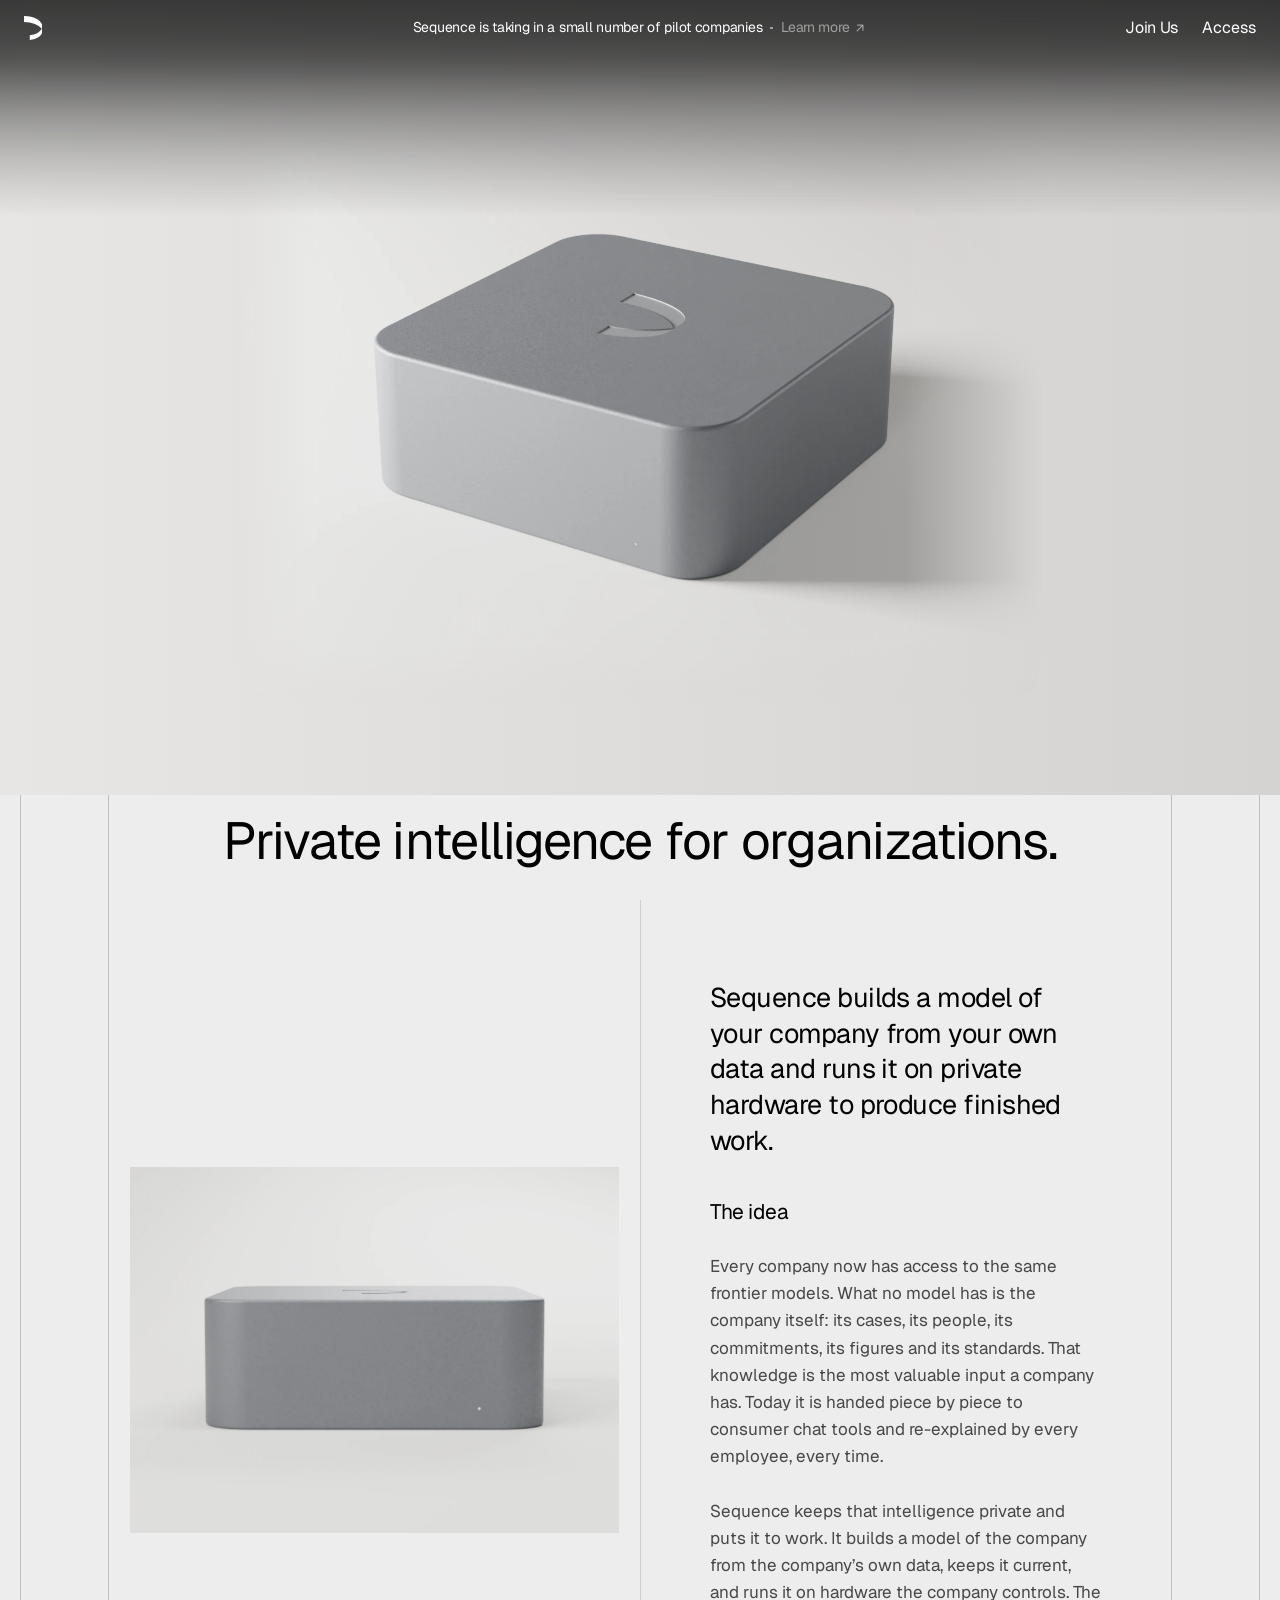
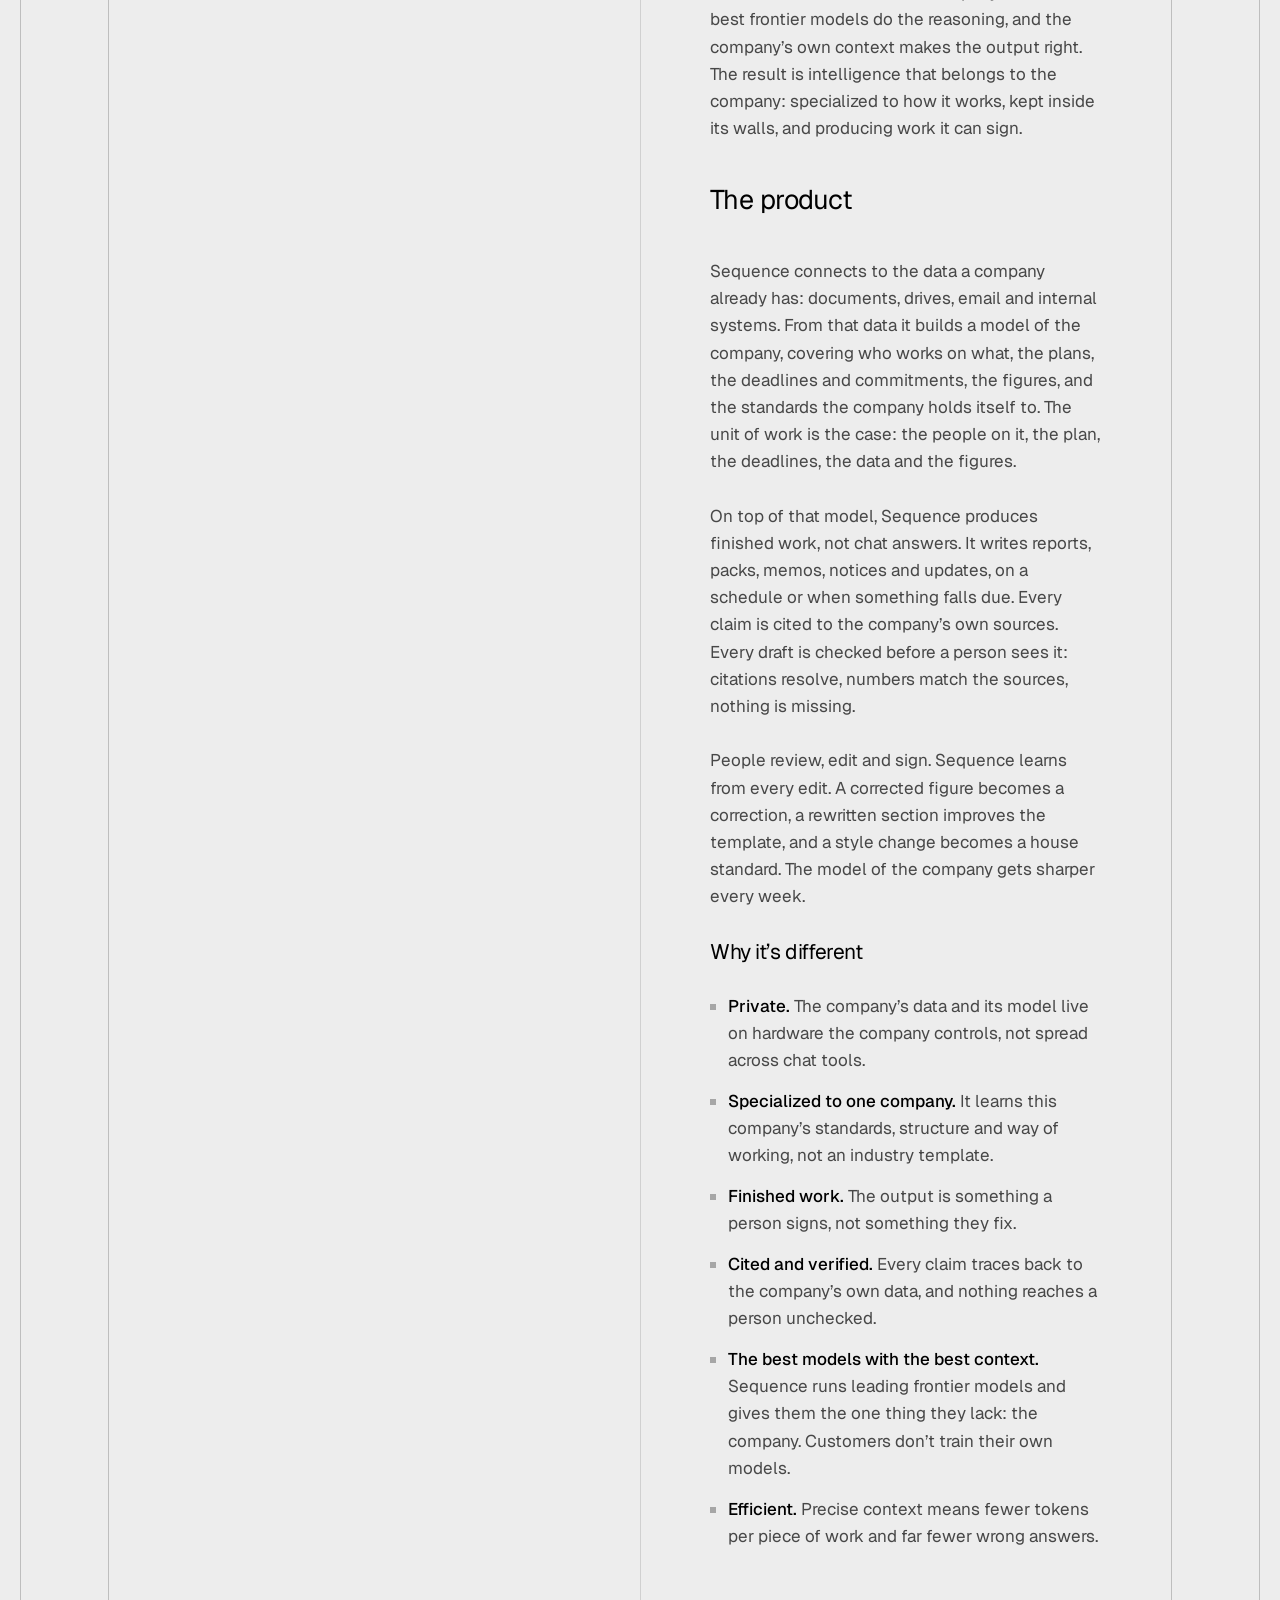
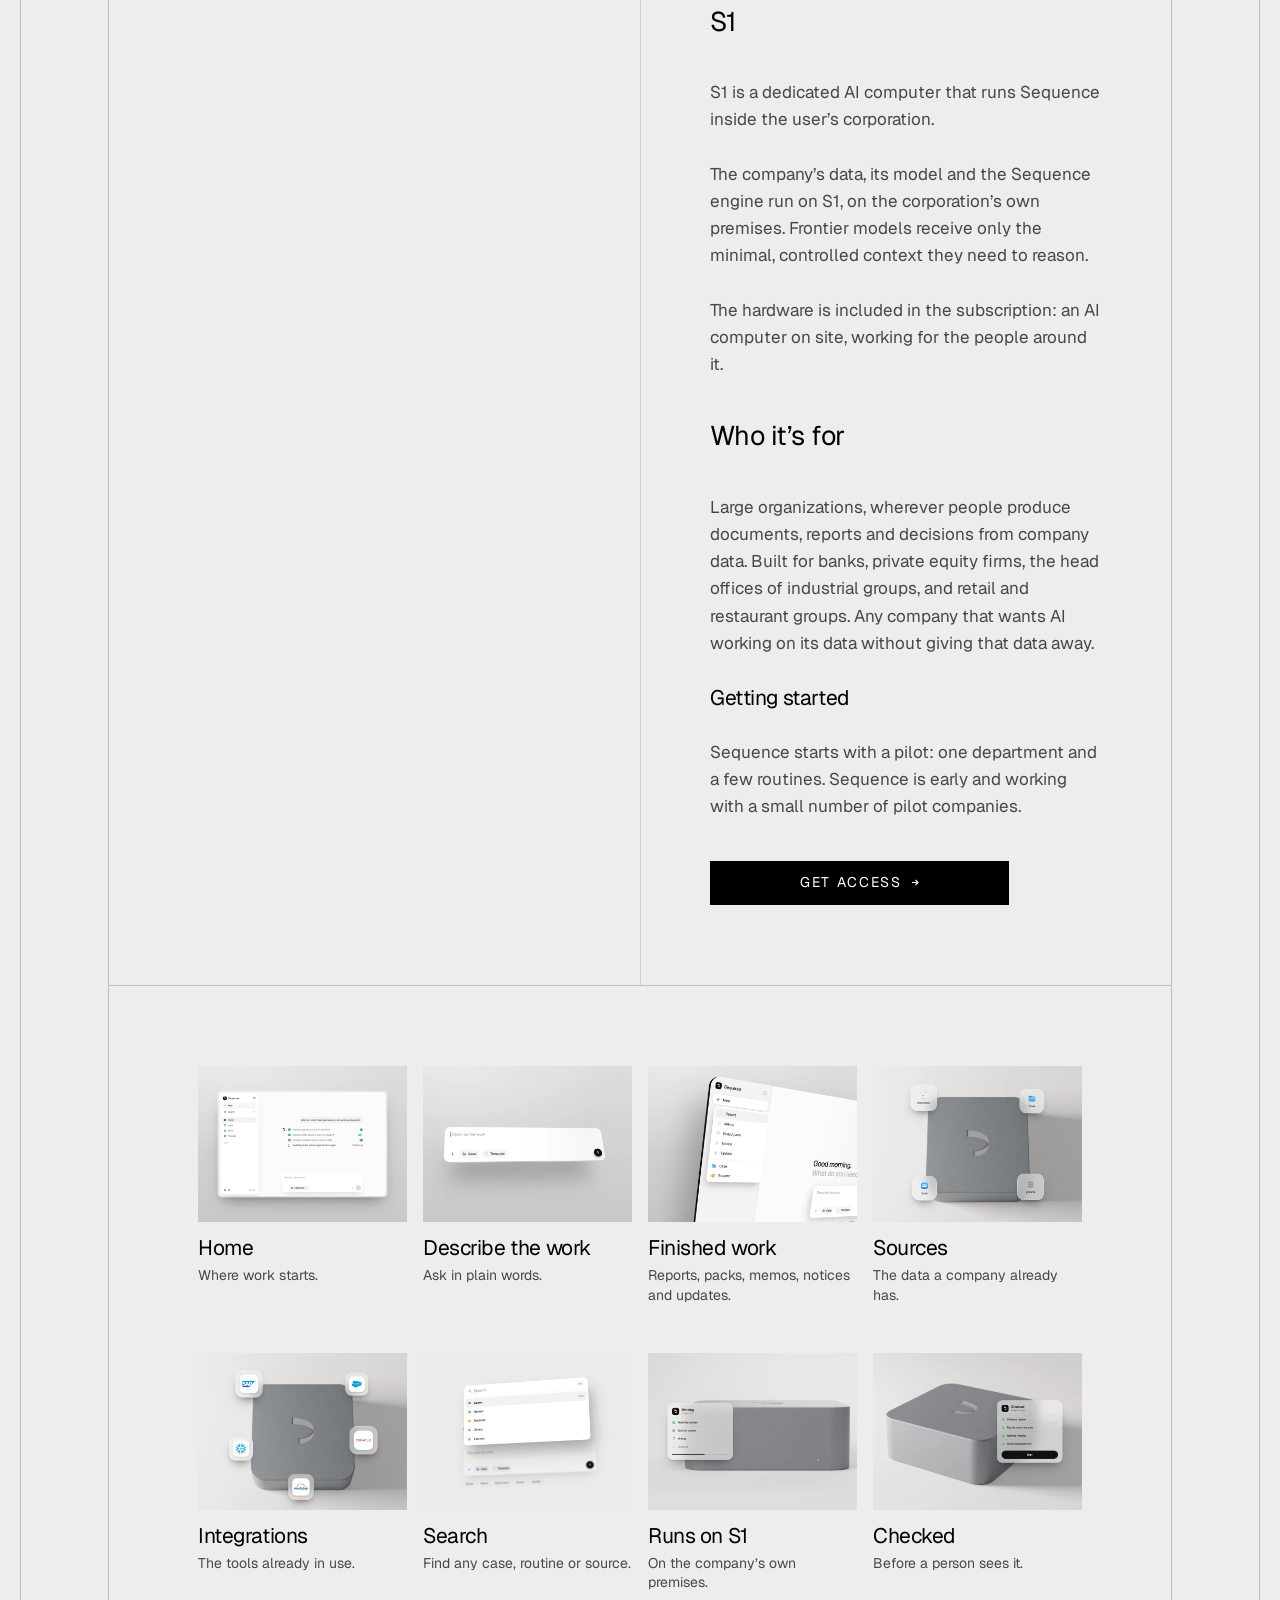
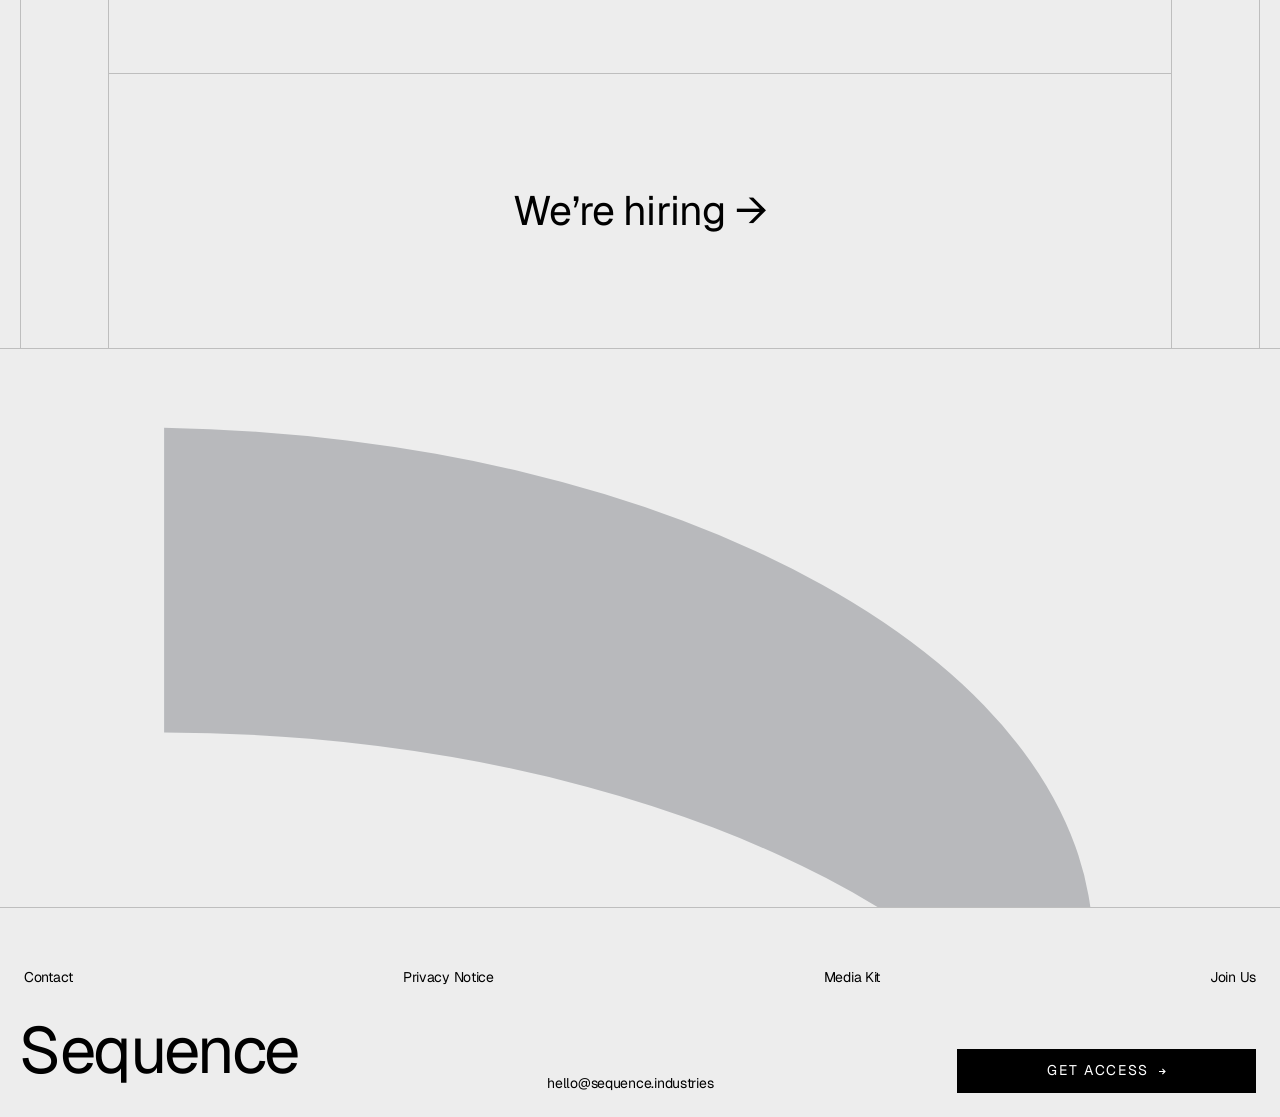
==== commit 5ff4d4d3: "Who it's for: no departments named Co-Authored-By: Claude Opus 5.5 <noreply@anthropic.com>" ====
--- a/index.html
+++ b/index.html
@@ -135,7 +135,7 @@
 
               <h2 class="t-h5" data-visual="3">Who it’s for</h2>
               <div class="prose">
-                <p>The corporate side of large companies: finance, operations, strategy, legal, HR and the CEO’s office. Anywhere people produce documents, reports and decisions from company data. Built for banks, private equity firms, the head offices of industrial groups, and retail and restaurant groups. Any company that wants AI working on its data without giving that data away.</p>
+                <p>Large organizations, wherever people produce documents, reports and decisions from company data. Built for banks, private equity firms, the head offices of industrial groups, and retail and restaurant groups. Any company that wants AI working on its data without giving that data away.</p>
                 <h3 id="getting-started">Getting started</h3>
                 <p>Sequence starts with a pilot: one department and a few routines. Sequence is early and working with a small number of pilot companies.</p>
               </div>
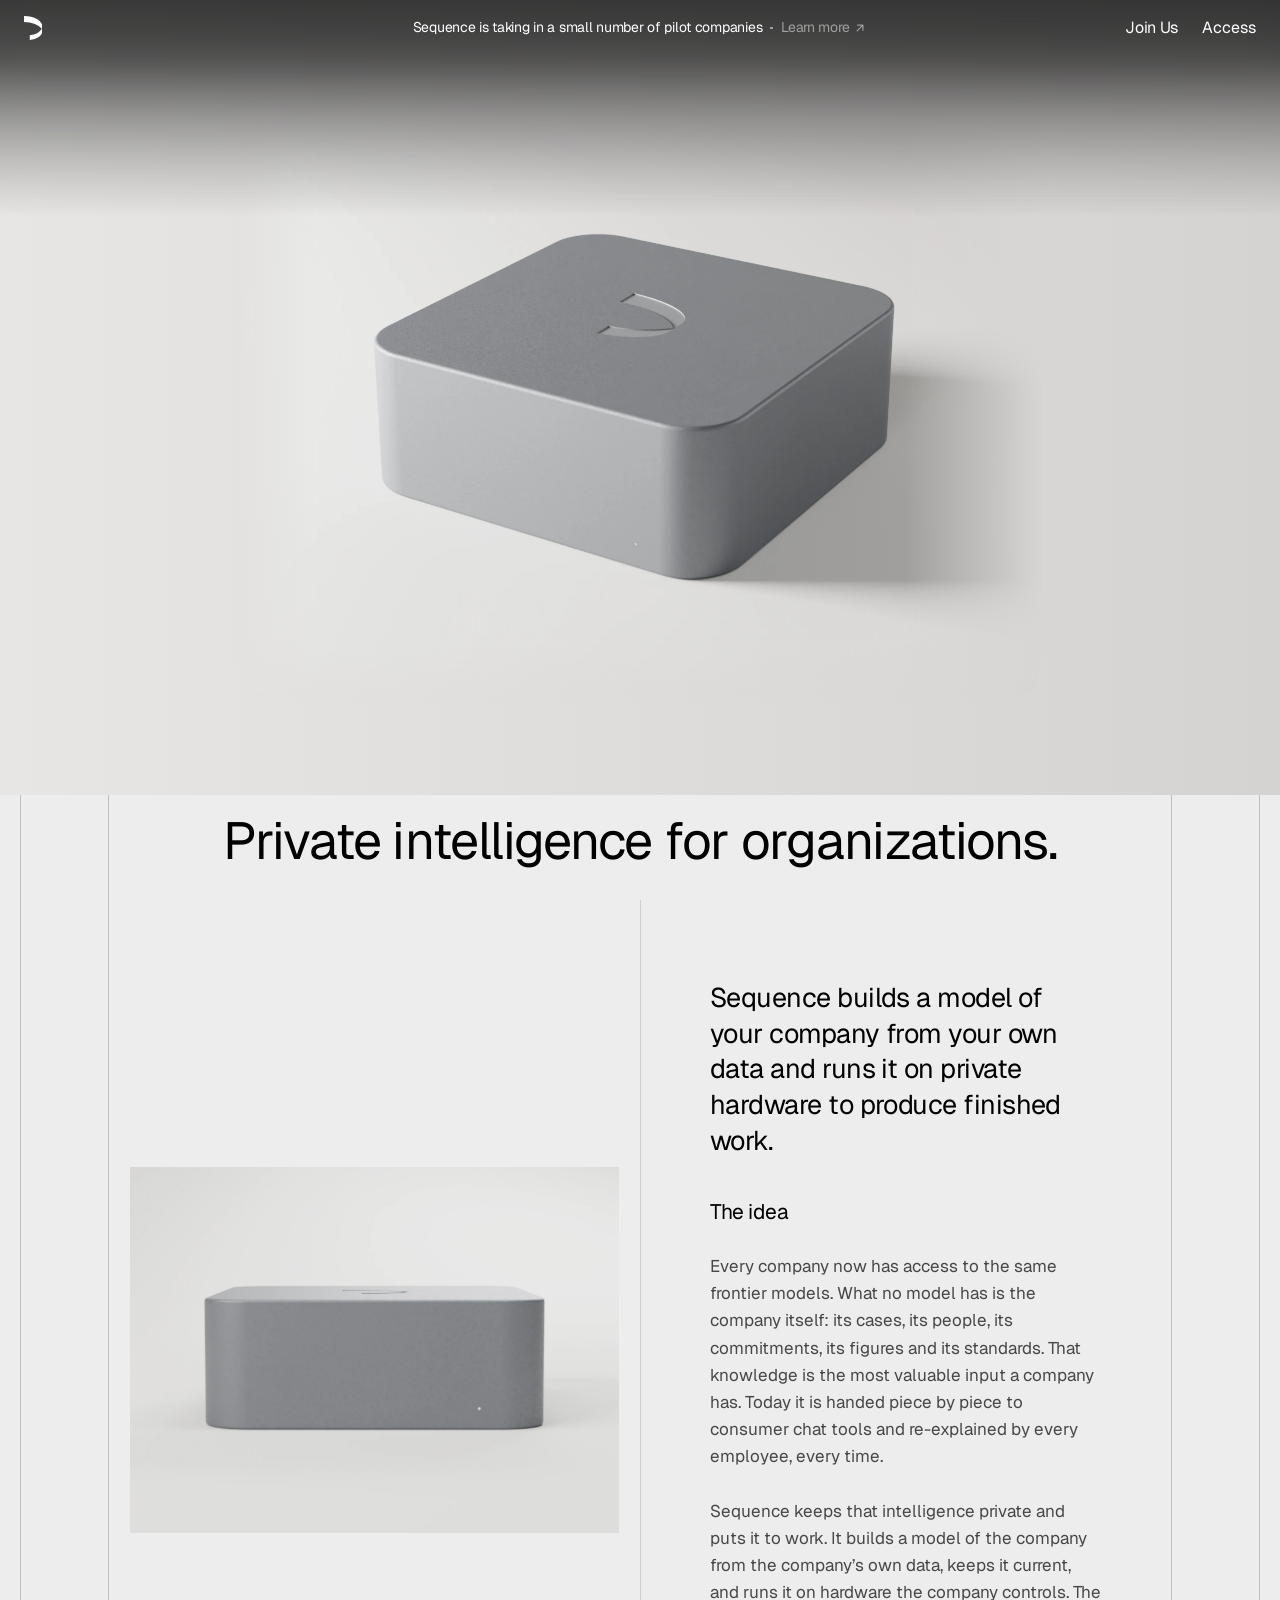
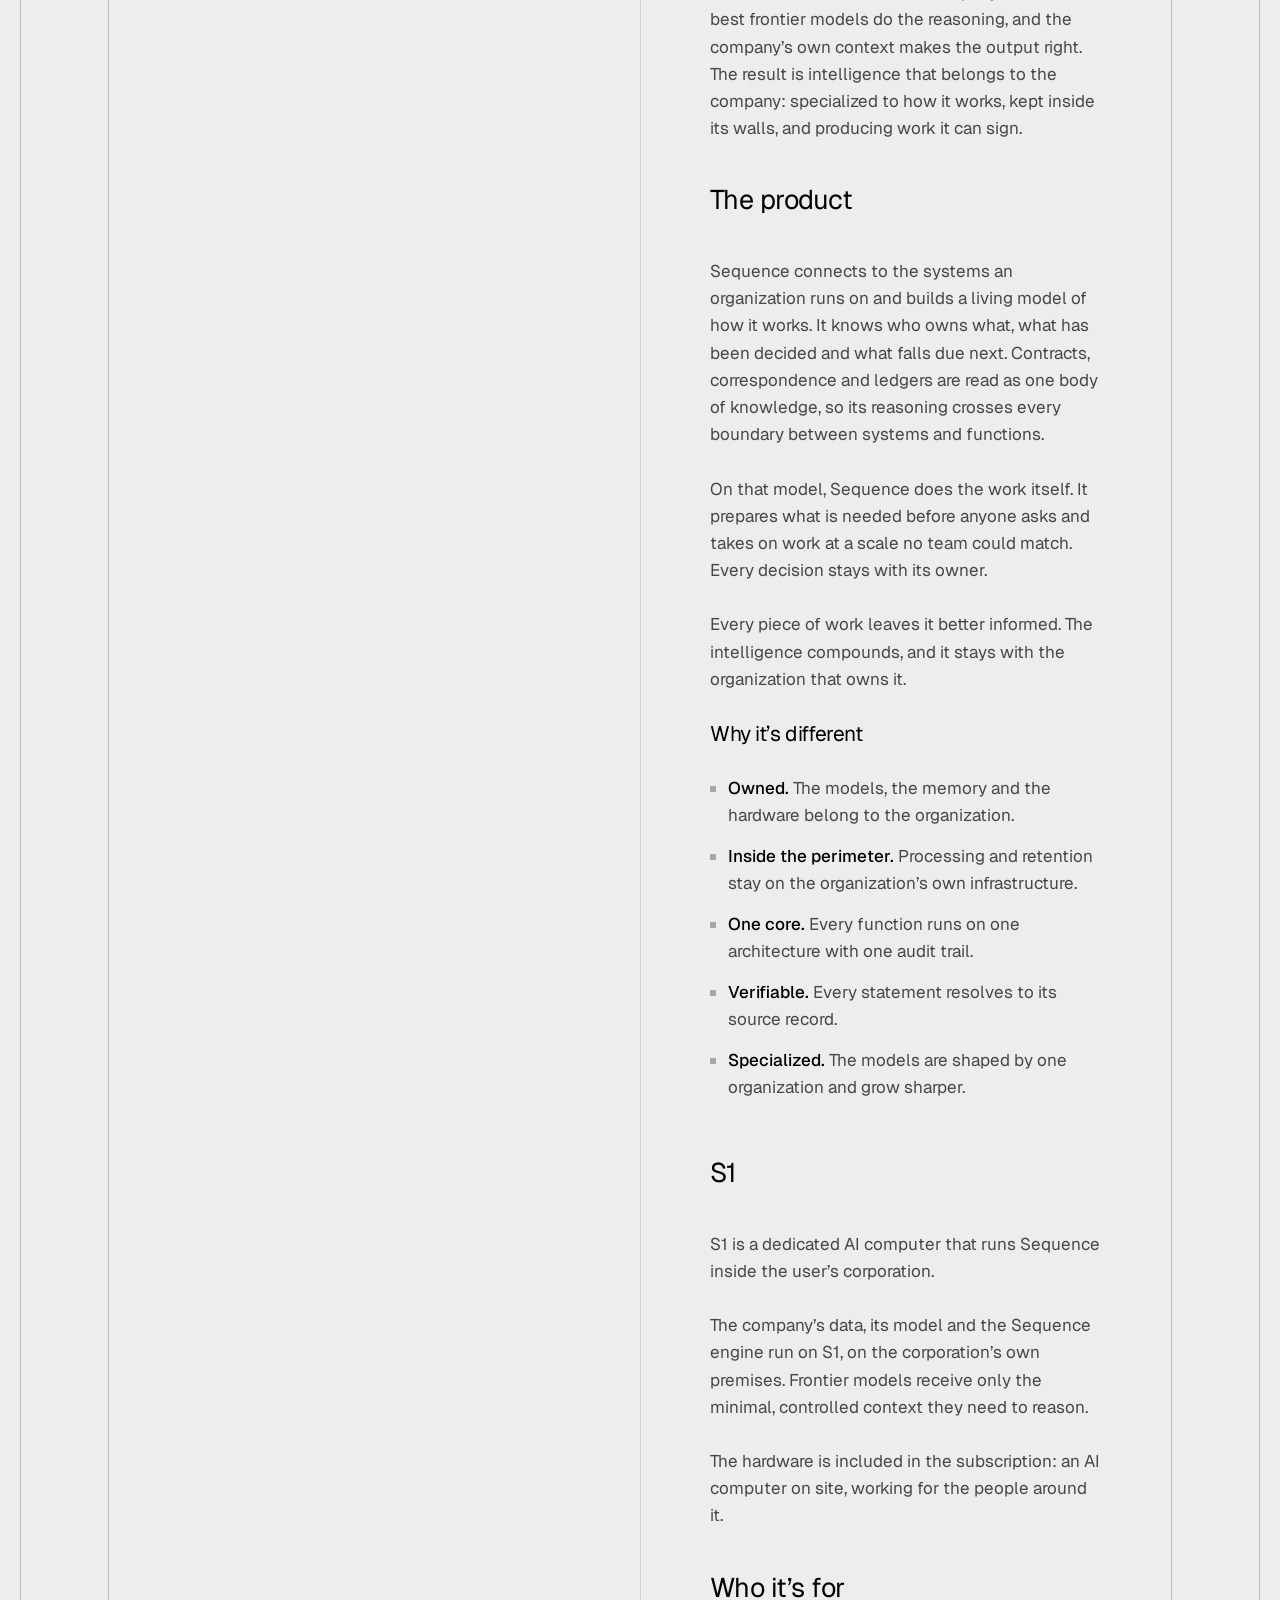
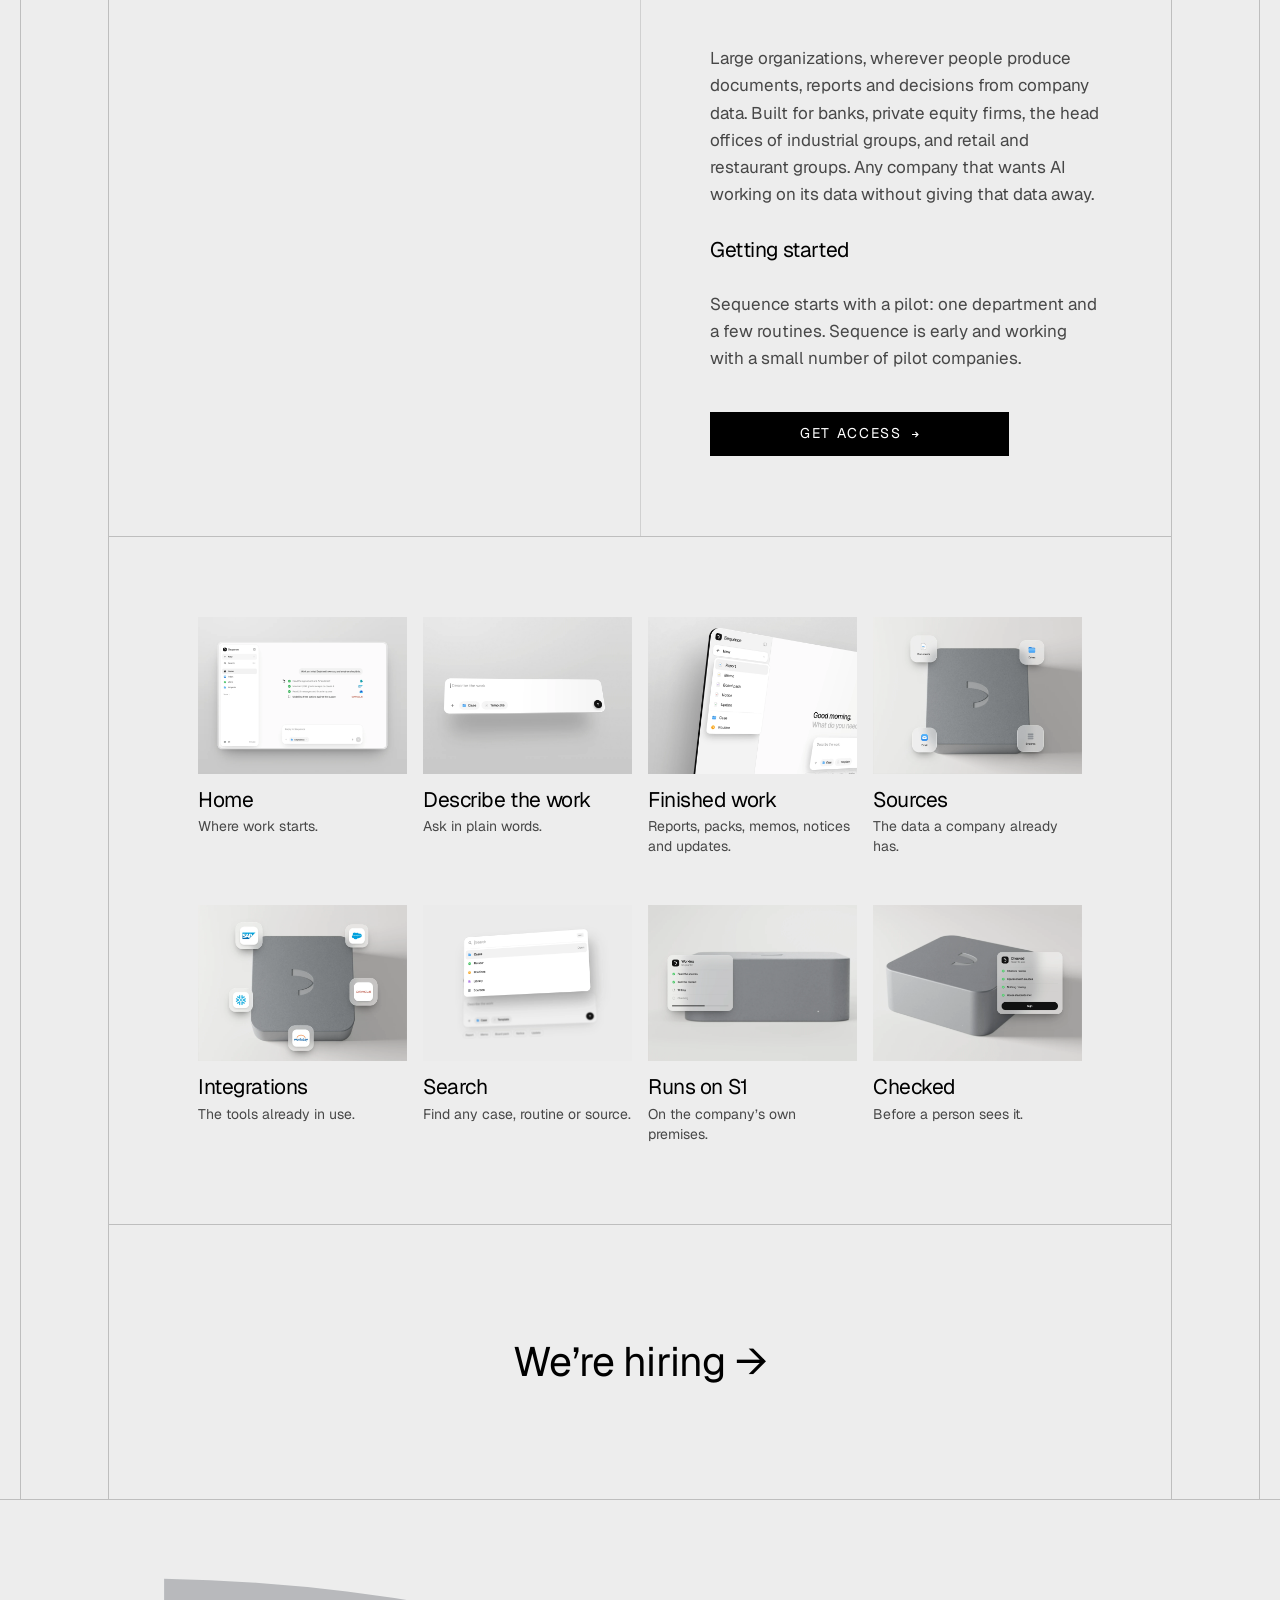
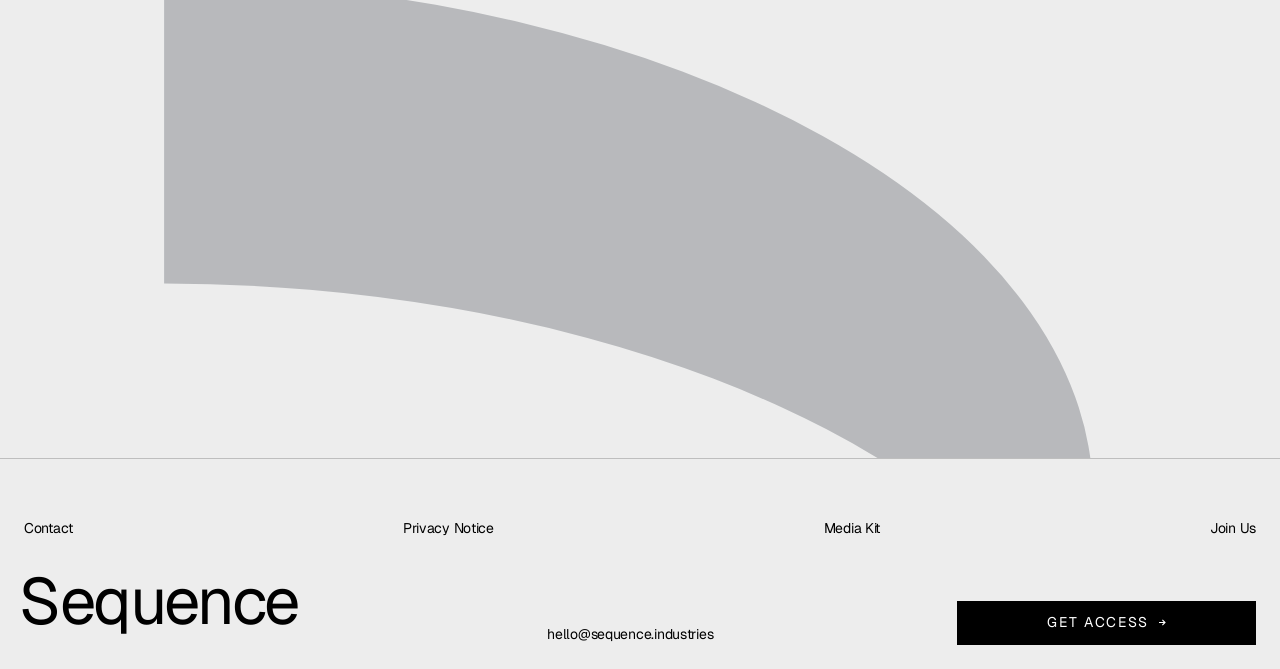
==== commit d85f5329: "Product section: what Sequence is, not what it writes Co-Authored-By: Claude Opus 5.5 <noreply@anthr" ====
--- a/index.html
+++ b/index.html
@@ -112,17 +112,16 @@
 
               <h2 class="t-h5" data-visual="1">The product</h2>
               <div class="prose">
-                <p>Sequence connects to the data a company already has: documents, drives, email and internal systems. From that data it builds a model of the company, covering who works on what, the plans, the deadlines and commitments, the figures, and the standards the company holds itself to. The unit of work is the case: the people on it, the plan, the deadlines, the data and the figures.</p>
-                <p>On top of that model, Sequence produces finished work, not chat answers. It writes reports, packs, memos, notices and updates, on a schedule or when something falls due. Every claim is cited to the company’s own sources. Every draft is checked before a person sees it: citations resolve, numbers match the sources, nothing is missing.</p>
-                <p>People review, edit and sign. Sequence learns from every edit. A corrected figure becomes a correction, a rewritten section improves the template, and a style change becomes a house standard. The model of the company gets sharper every week.</p>
+                <p>Sequence connects to the systems an organization runs on and builds a living model of how it works. It knows who owns what, what has been decided and what falls due next. Contracts, correspondence and ledgers are read as one body of knowledge, so its reasoning crosses every boundary between systems and functions.</p>
+                <p>On that model, Sequence does the work itself. It prepares what is needed before anyone asks and takes on work at a scale no team could match. Every decision stays with its owner.</p>
+                <p>Every piece of work leaves it better informed. The intelligence compounds, and it stays with the organization that owns it.</p>
                 <h3>Why it’s different</h3>
                 <ul>
-                  <li><strong>Private.</strong> The company’s data and its model live on hardware the company controls, not spread across chat tools.</li>
-                  <li><strong>Specialized to one company.</strong> It learns this company’s standards, structure and way of working, not an industry template.</li>
-                  <li><strong>Finished work.</strong> The output is something a person signs, not something they fix.</li>
-                  <li><strong>Cited and verified.</strong> Every claim traces back to the company’s own data, and nothing reaches a person unchecked.</li>
-                  <li><strong>The best models with the best context.</strong> Sequence runs leading frontier models and gives them the one thing they lack: the company. Customers don’t train their own models.</li>
-                  <li><strong>Efficient.</strong> Precise context means fewer tokens per piece of work and far fewer wrong answers.</li>
+                  <li><strong>Owned.</strong> The models, the memory and the hardware belong to the organization.</li>
+                  <li><strong>Inside the perimeter.</strong> Processing and retention stay on the organization’s own infrastructure.</li>
+                  <li><strong>One core.</strong> Every function runs on one architecture with one audit trail.</li>
+                  <li><strong>Verifiable.</strong> Every statement resolves to its source record.</li>
+                  <li><strong>Specialized.</strong> The models are shaped by one organization and grow sharper.</li>
                 </ul>
               </div>
 
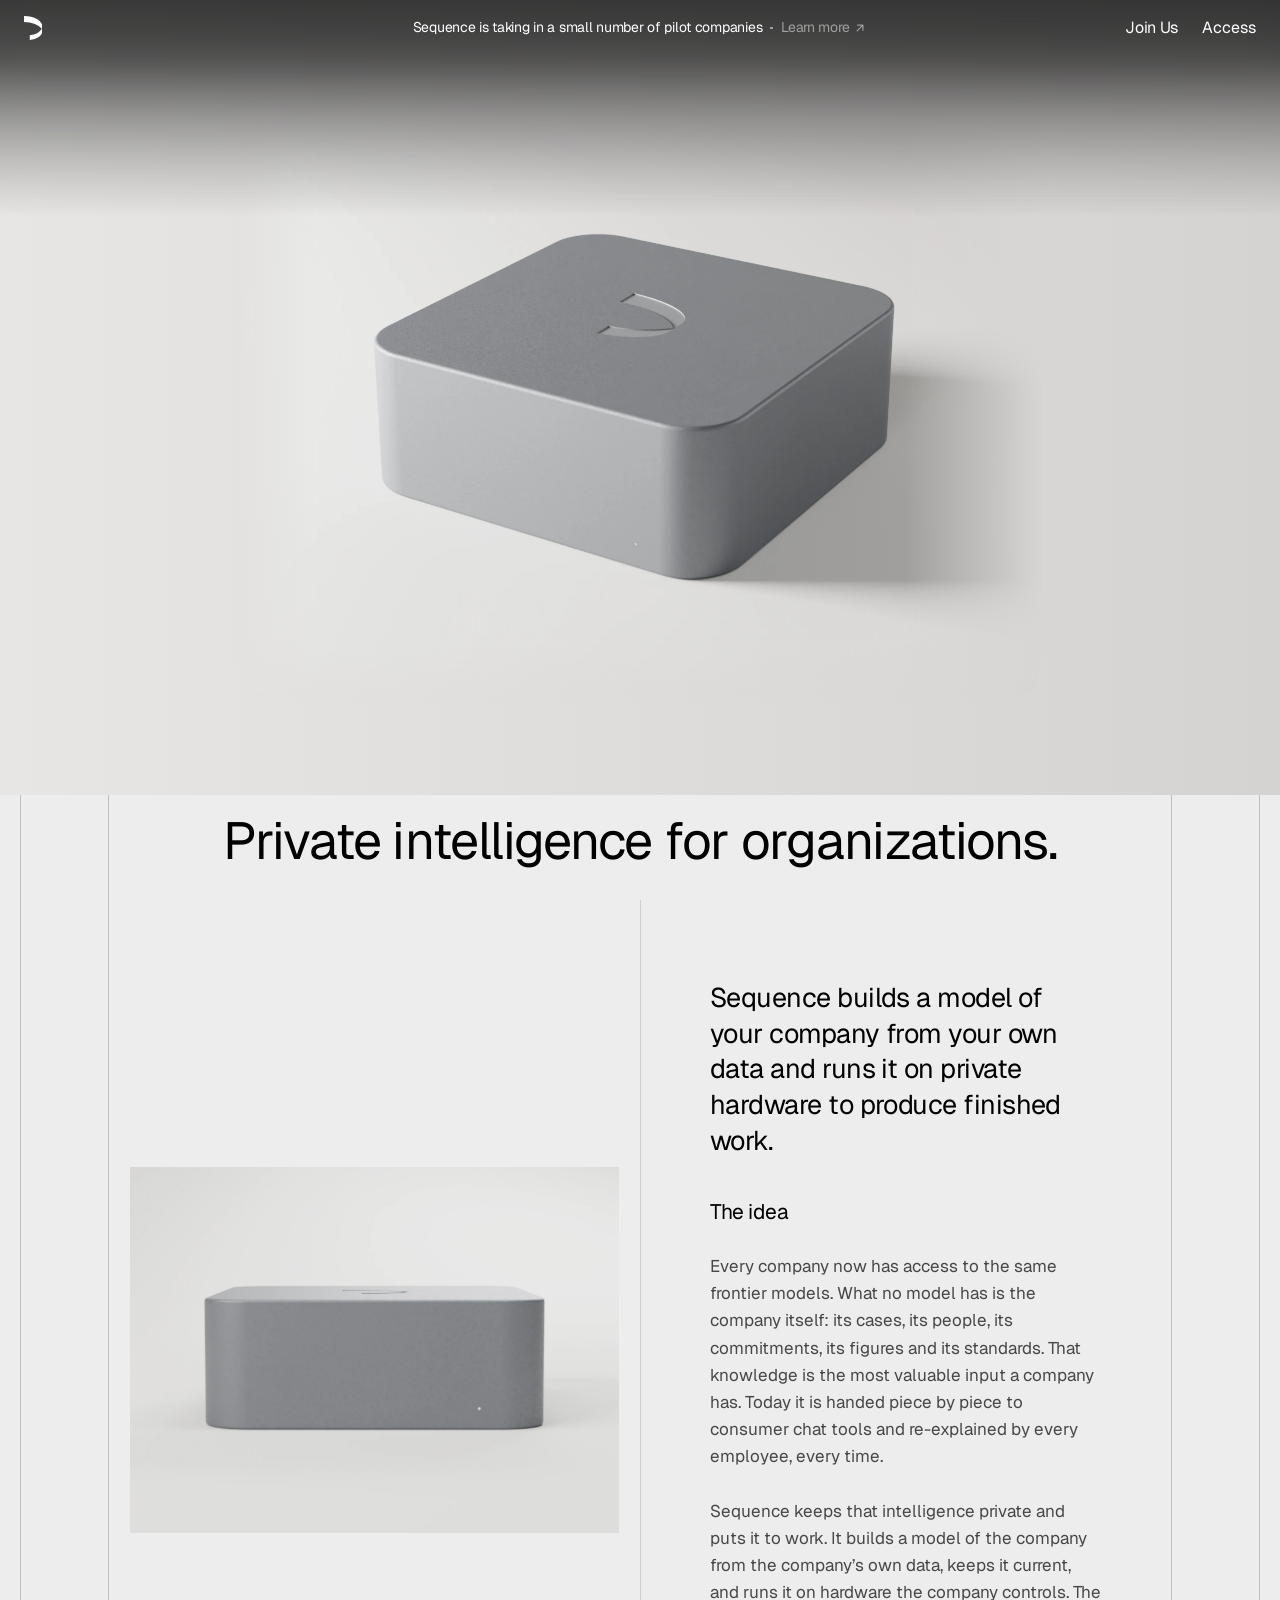
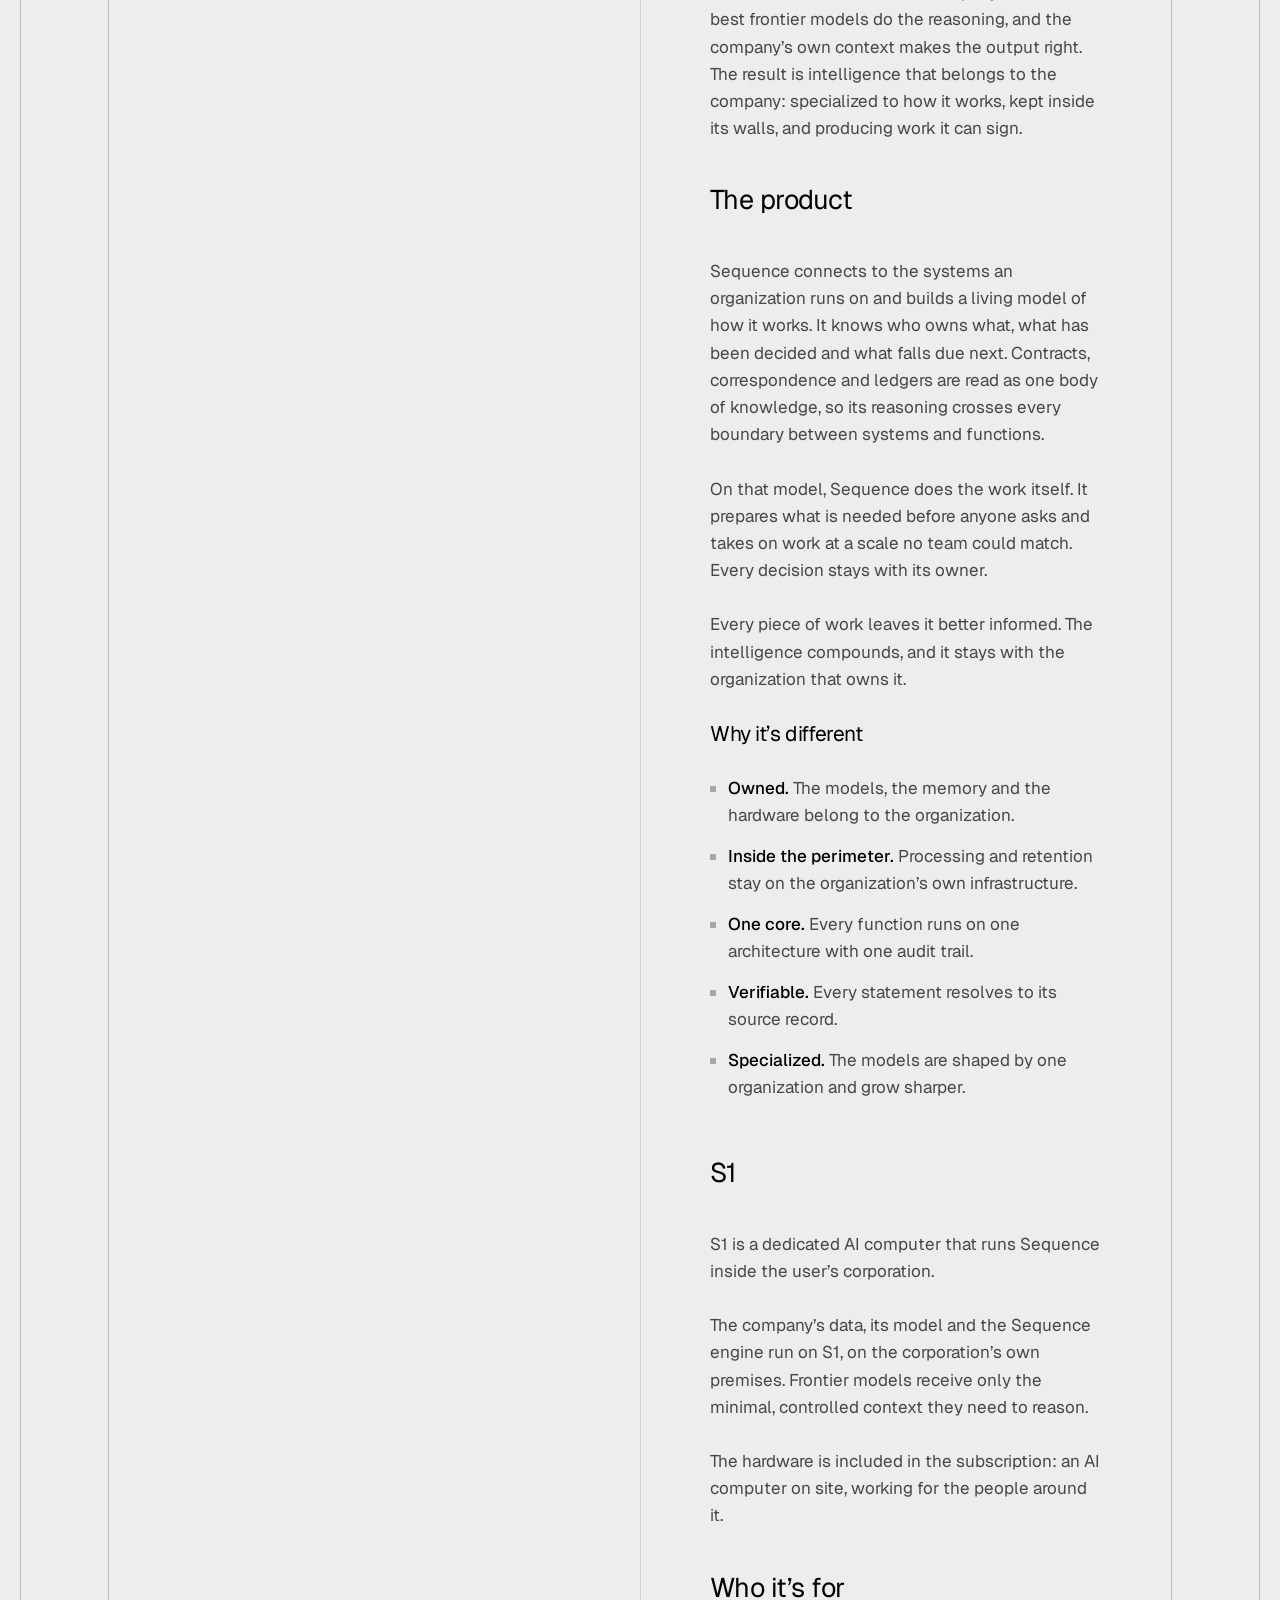
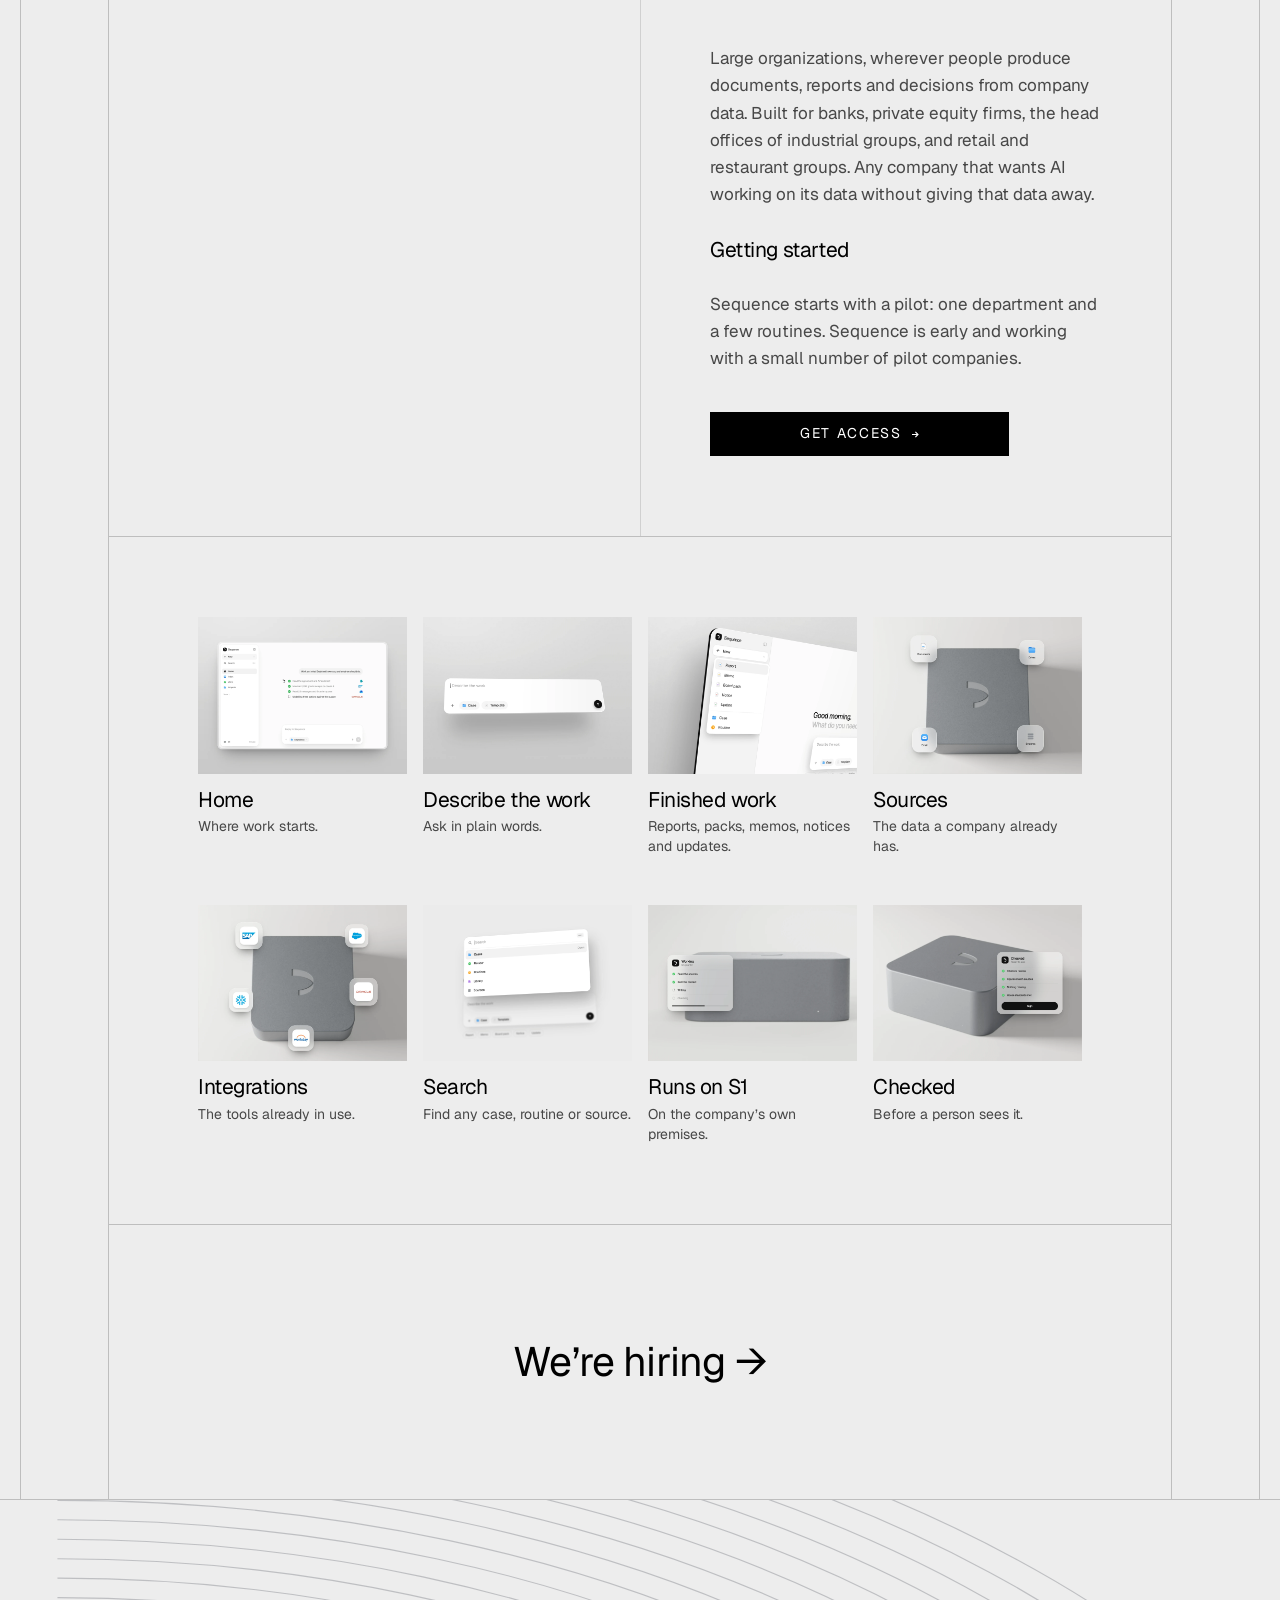
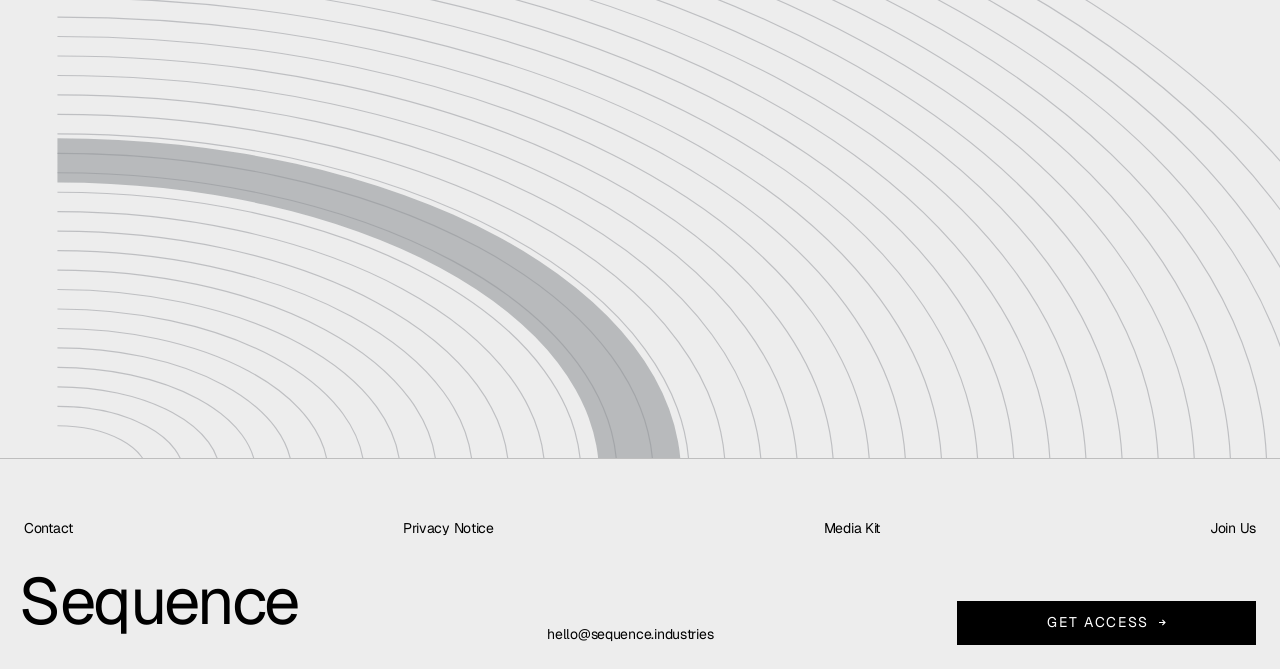
==== commit 78f10487: "Footer: a field of lines, one band of it the mark Co-Authored-By: Claude Opus 5.5 <noreply@anthropic" ====
--- a/index.html
+++ b/index.html
@@ -23,7 +23,7 @@
   <link rel="preconnect" href="https://fonts.googleapis.com">
   <link rel="preconnect" href="https://fonts.gstatic.com" crossorigin>
   <link href="https://fonts.googleapis.com/css2?family=Geist:wght@400;500;700&display=swap" rel="stylesheet">
-  <link rel="stylesheet" href="css/styles.css?v=34">
+  <link rel="stylesheet" href="css/styles.css?v=35">
 </head>
 <body class="has-announce" data-hero="dark">
   <a class="skip" href="#main">Skip to content</a>
@@ -264,7 +264,7 @@
 
   <footer class="footer">
     <div class="footer-art">
-      <div class="ph ph--contain"><img src="assets/footer-mark.svg" alt="" width="390" height="170"></div>
+      <div class="ph ph--contain"><img src="assets/footer-field.svg" alt="" width="390" height="170"></div>
     </div>
     <div class="footer-base">
       <div class="footer-stack">
--- a/css/styles.css
+++ b/css/styles.css
@@ -1259,15 +1259,11 @@
   overflow: hidden;
 }
 
-/* The mark runs the full width, larger than the space it sits in: the
-   frame stops partway down and its curve sweeps out through the bottom. */
+/* A field of fine lines runs the full width, each one the mark's own arc;
+   one filled band of it is the mark. The image carries its own tones. */
 .footer-art .ph {
   width: 100%;
   aspect-ratio: 390 / 170;
-}
-
-.footer-art .ph > img {
-  opacity: 0.56;
 }
 
 .footer-base {
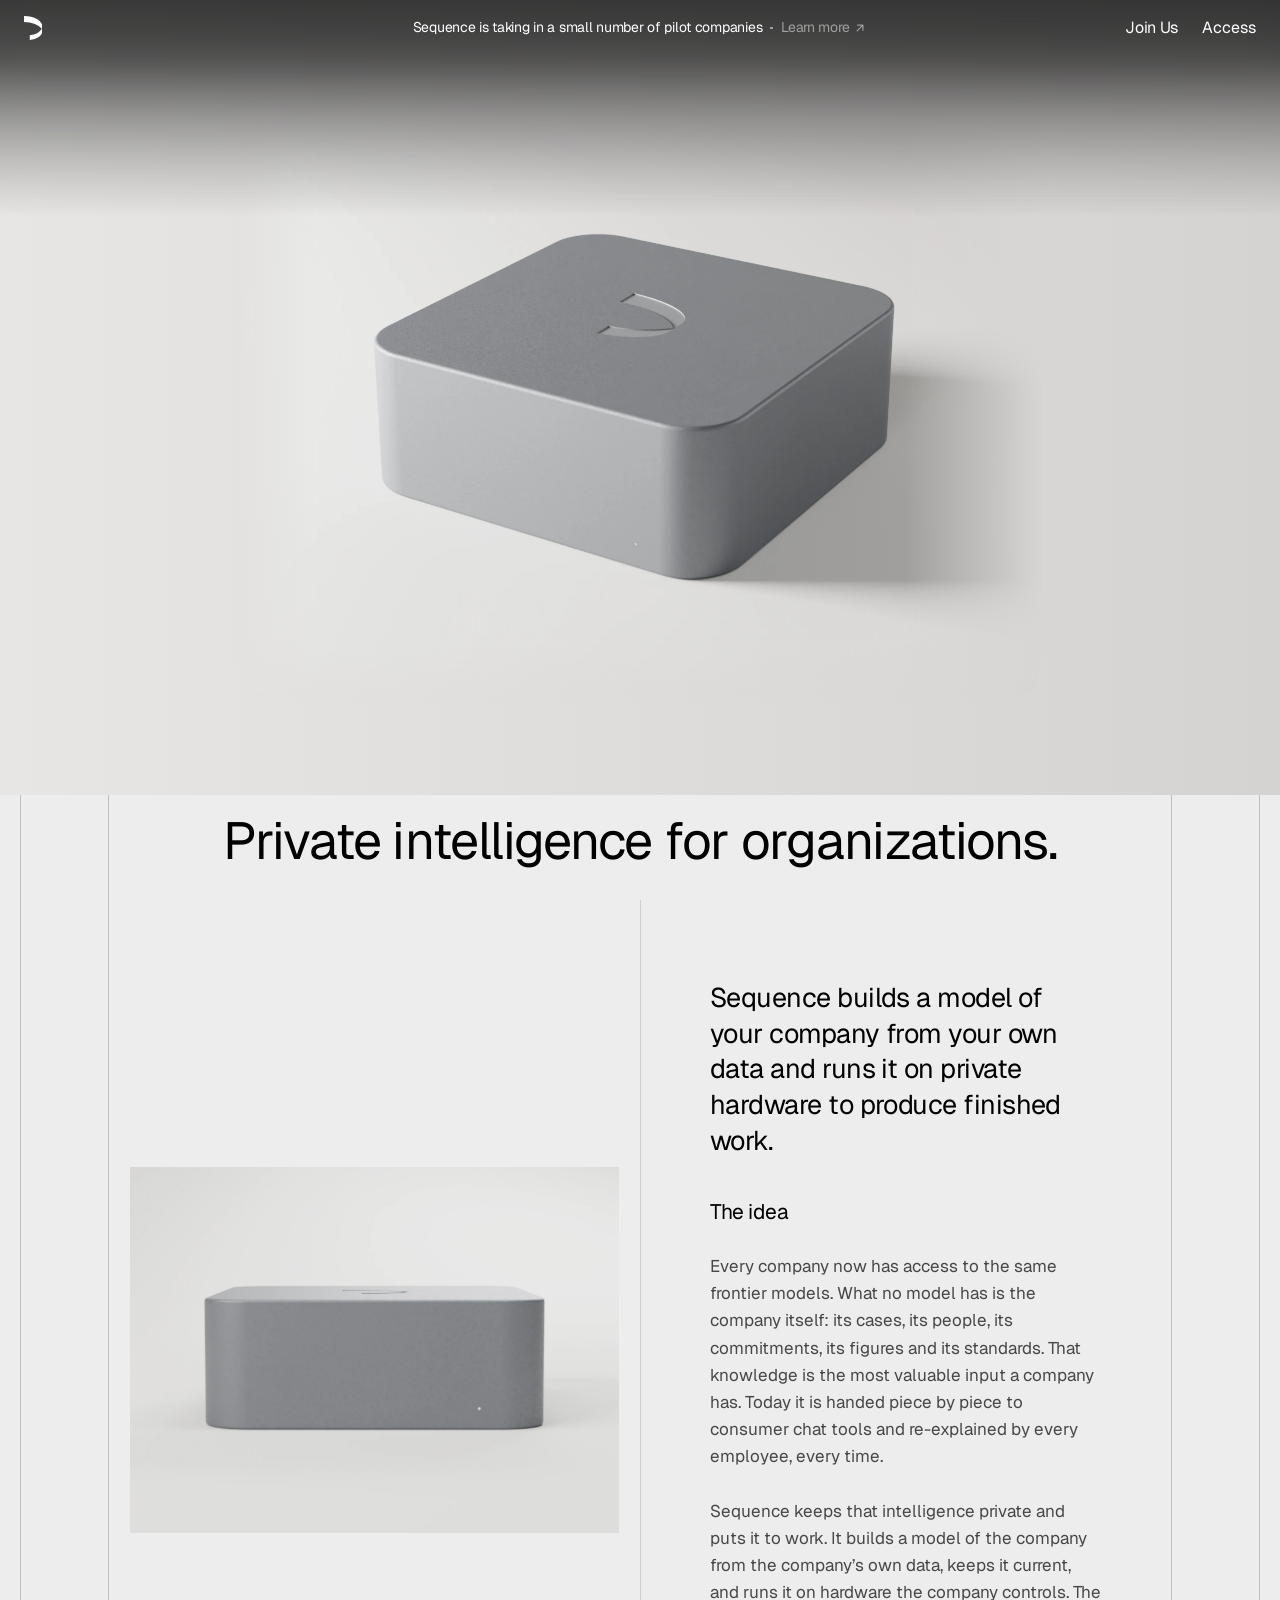
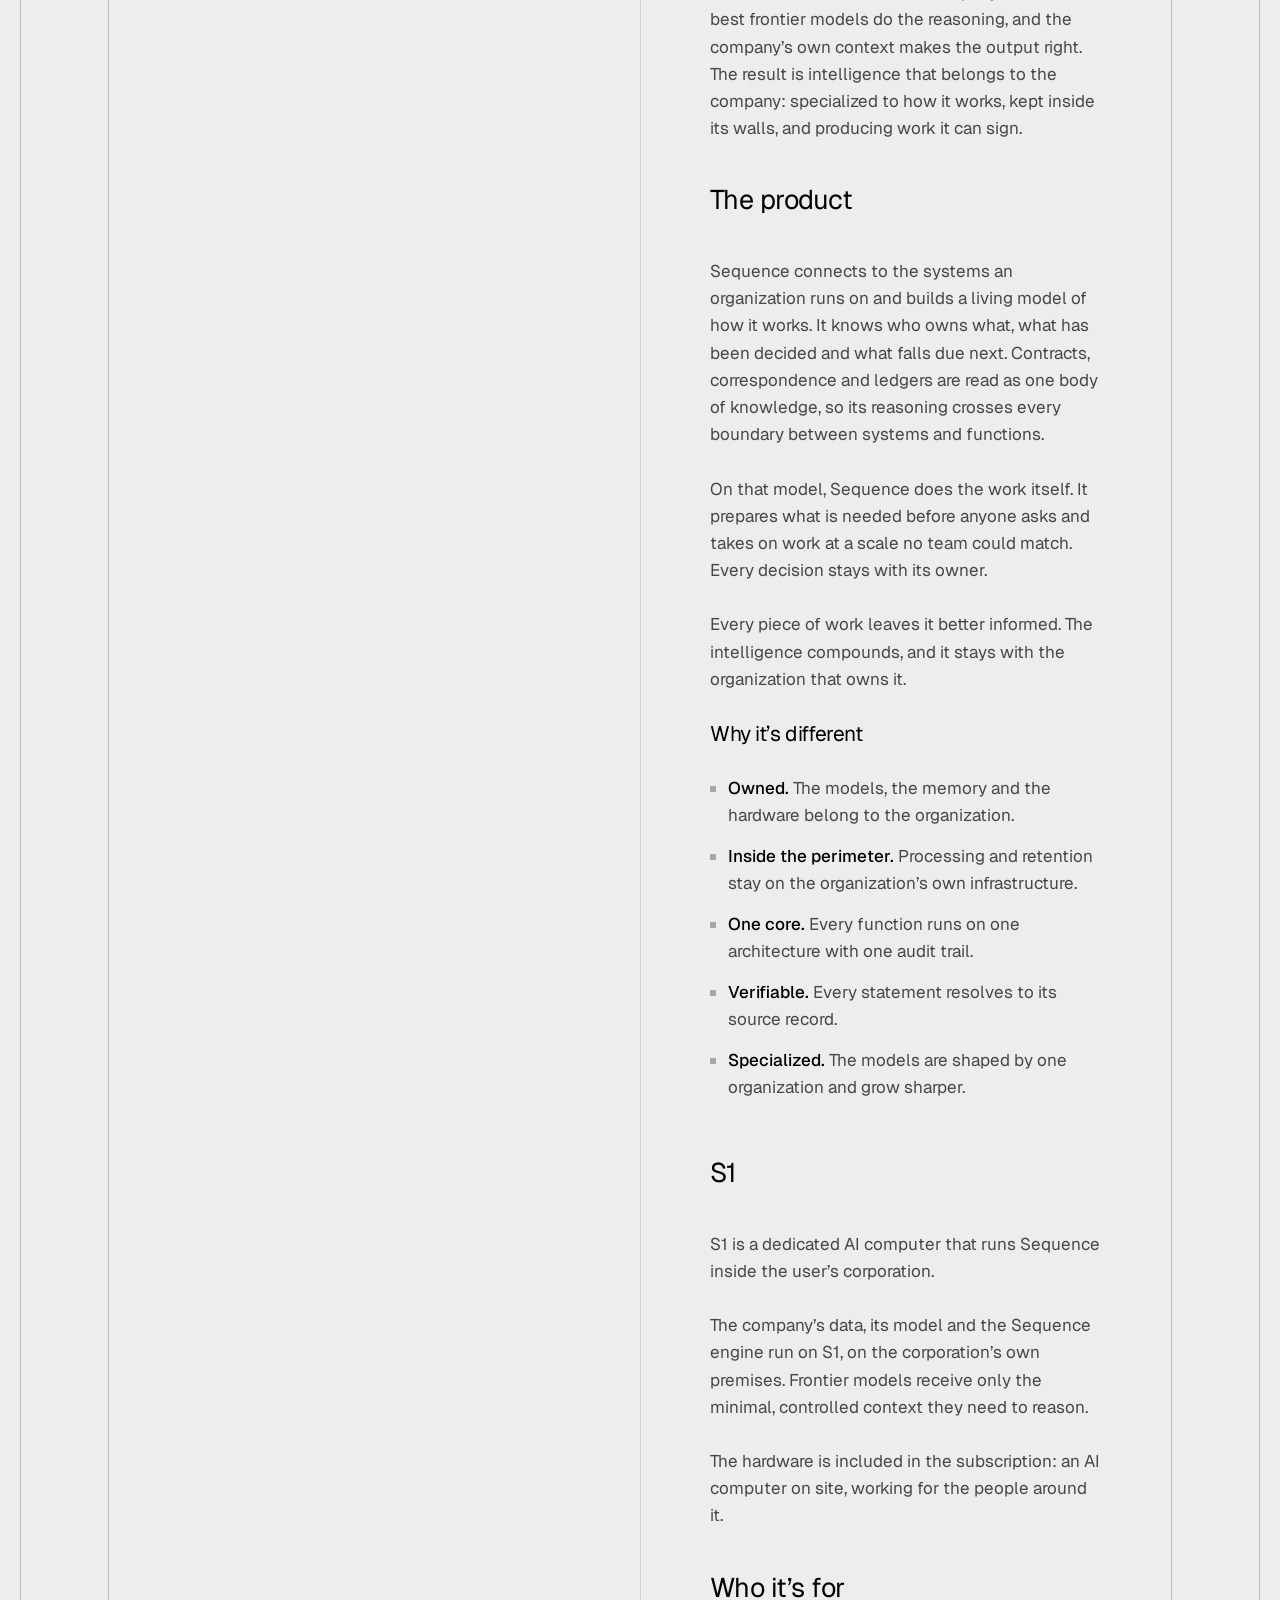
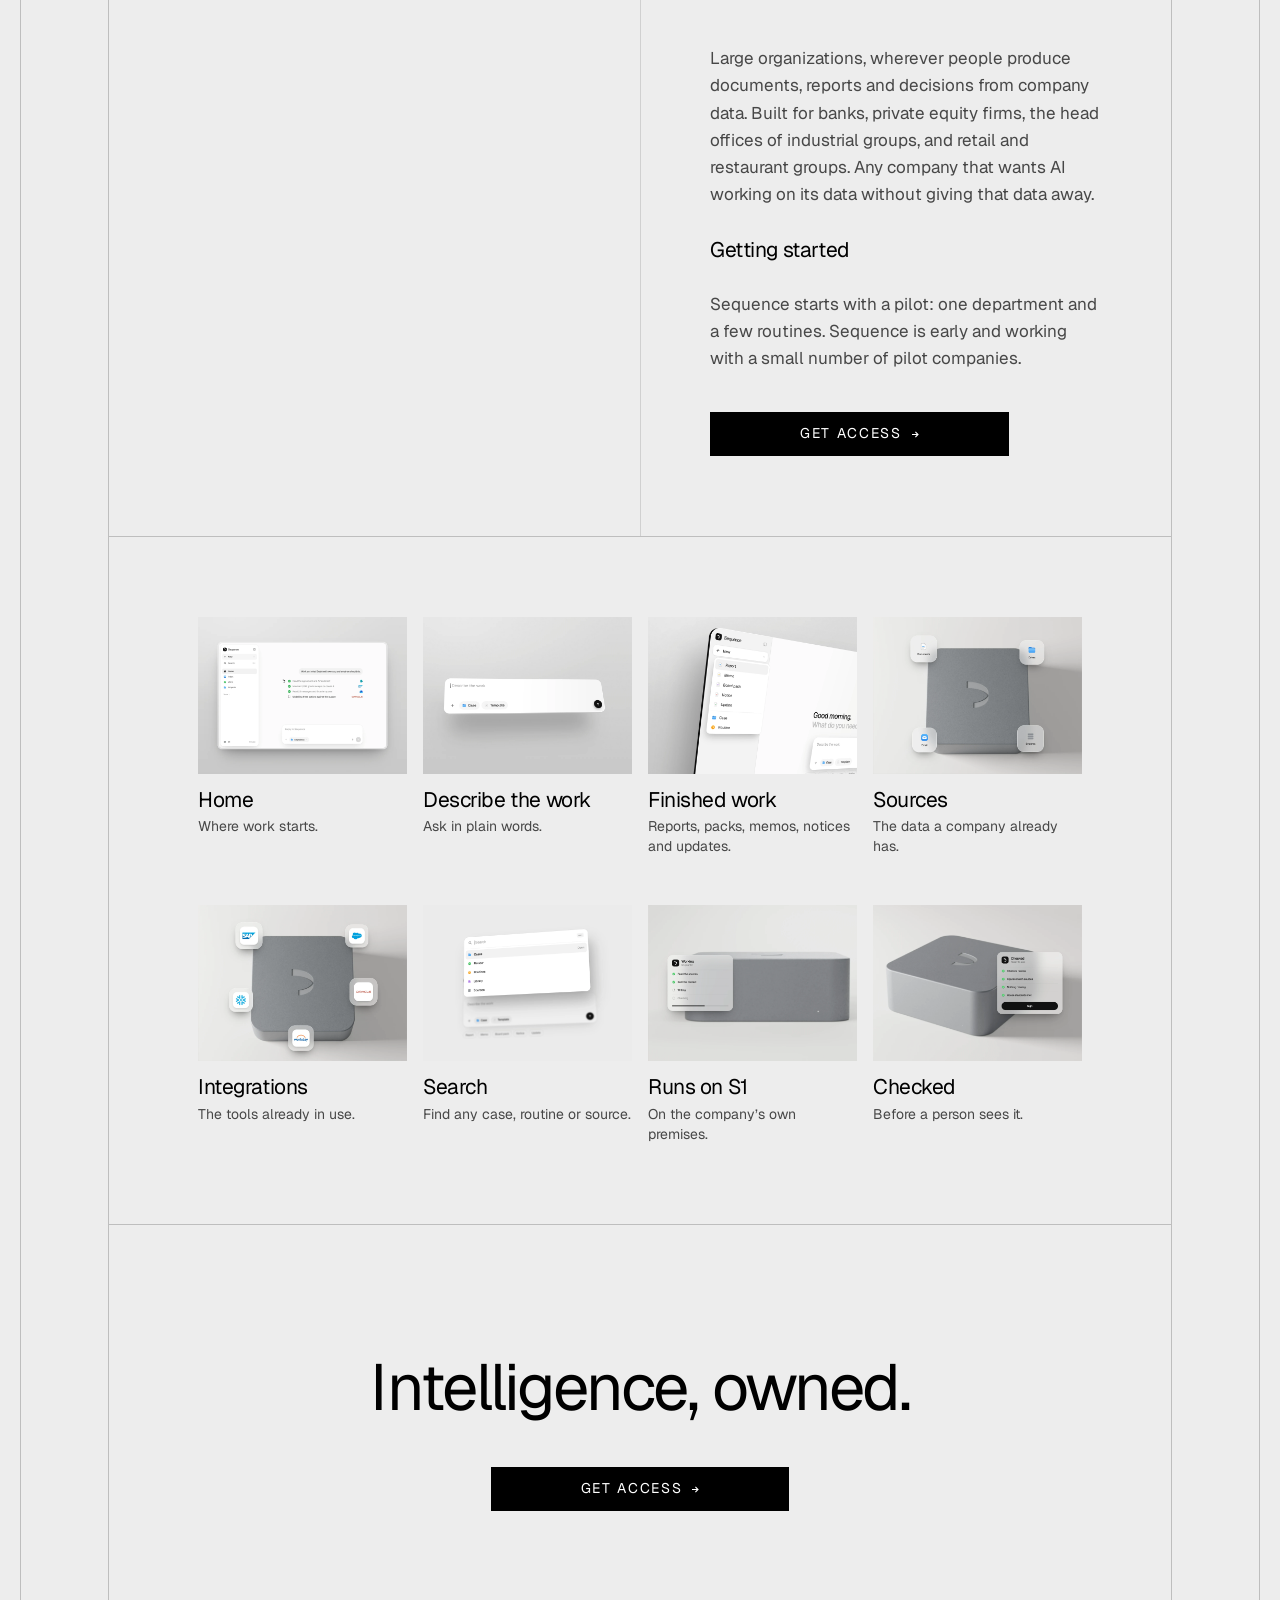
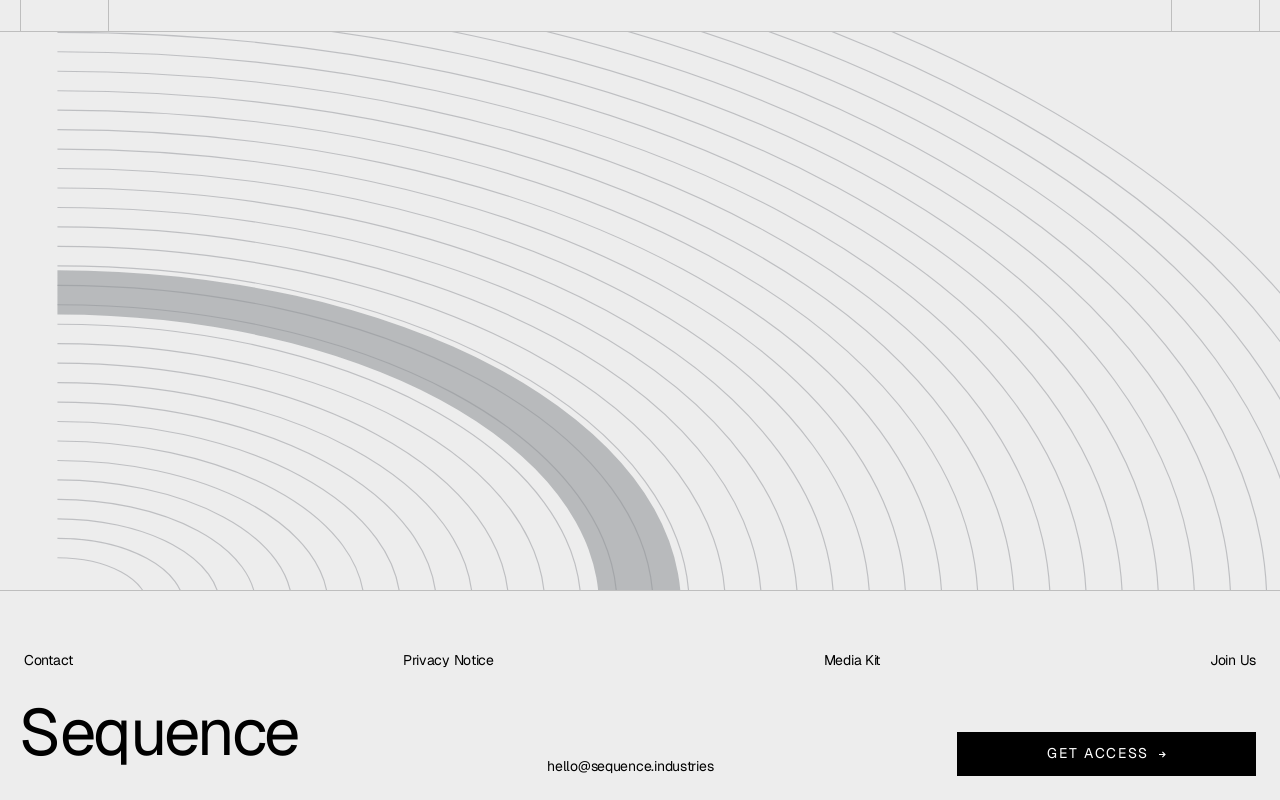
==== commit baf5712e: "End the page on Intelligence, owned. with Get Access Co-Authored-By: Claude Opus 5.5 <noreply@anthro" ====
--- a/index.html
+++ b/index.html
@@ -23,7 +23,7 @@
   <link rel="preconnect" href="https://fonts.googleapis.com">
   <link rel="preconnect" href="https://fonts.gstatic.com" crossorigin>
   <link href="https://fonts.googleapis.com/css2?family=Geist:wght@400;500;700&display=swap" rel="stylesheet">
-  <link rel="stylesheet" href="css/styles.css?v=35">
+  <link rel="stylesheet" href="css/styles.css?v=36">
 </head>
 <body class="has-announce" data-hero="dark">
   <a class="skip" href="#main">Skip to content</a>
@@ -253,9 +253,10 @@
           </div>
         </section>
 
-        <a class="band" href="join.html">
-          <span class="t-h4 lg-h3">We’re hiring <span class="arrow" aria-hidden="true">→</span></span>
-        </a>
+        <div class="band band--closing">
+          <p class="t-h3 lg-h1">Intelligence, owned.</p>
+          <button class="btn btn--cta" type="button" data-open-access>Get Access <svg viewBox="0 0 7 7" fill="none" aria-hidden="true"><path d="M0 3.5h6M3.4.9 6 3.5 3.4 6.1" stroke="currentColor" stroke-width="1.1"/></svg></button>
+        </div>
       </div>
 
       <div class="rail" aria-hidden="true"></div>
--- a/css/styles.css
+++ b/css/styles.css
@@ -1166,6 +1166,18 @@
   border-bottom: 0;
 }
 
+/* The page's last word: one line and the one action under it. */
+.band--closing {
+  flex-direction: column;
+  gap: 36px;
+  padding: 120px 20px;
+}
+
+.band--closing p {
+  margin: 0;
+  text-wrap: balance;
+}
+
 .band > span {
   width: 276px;
   transition: color 0.15s;
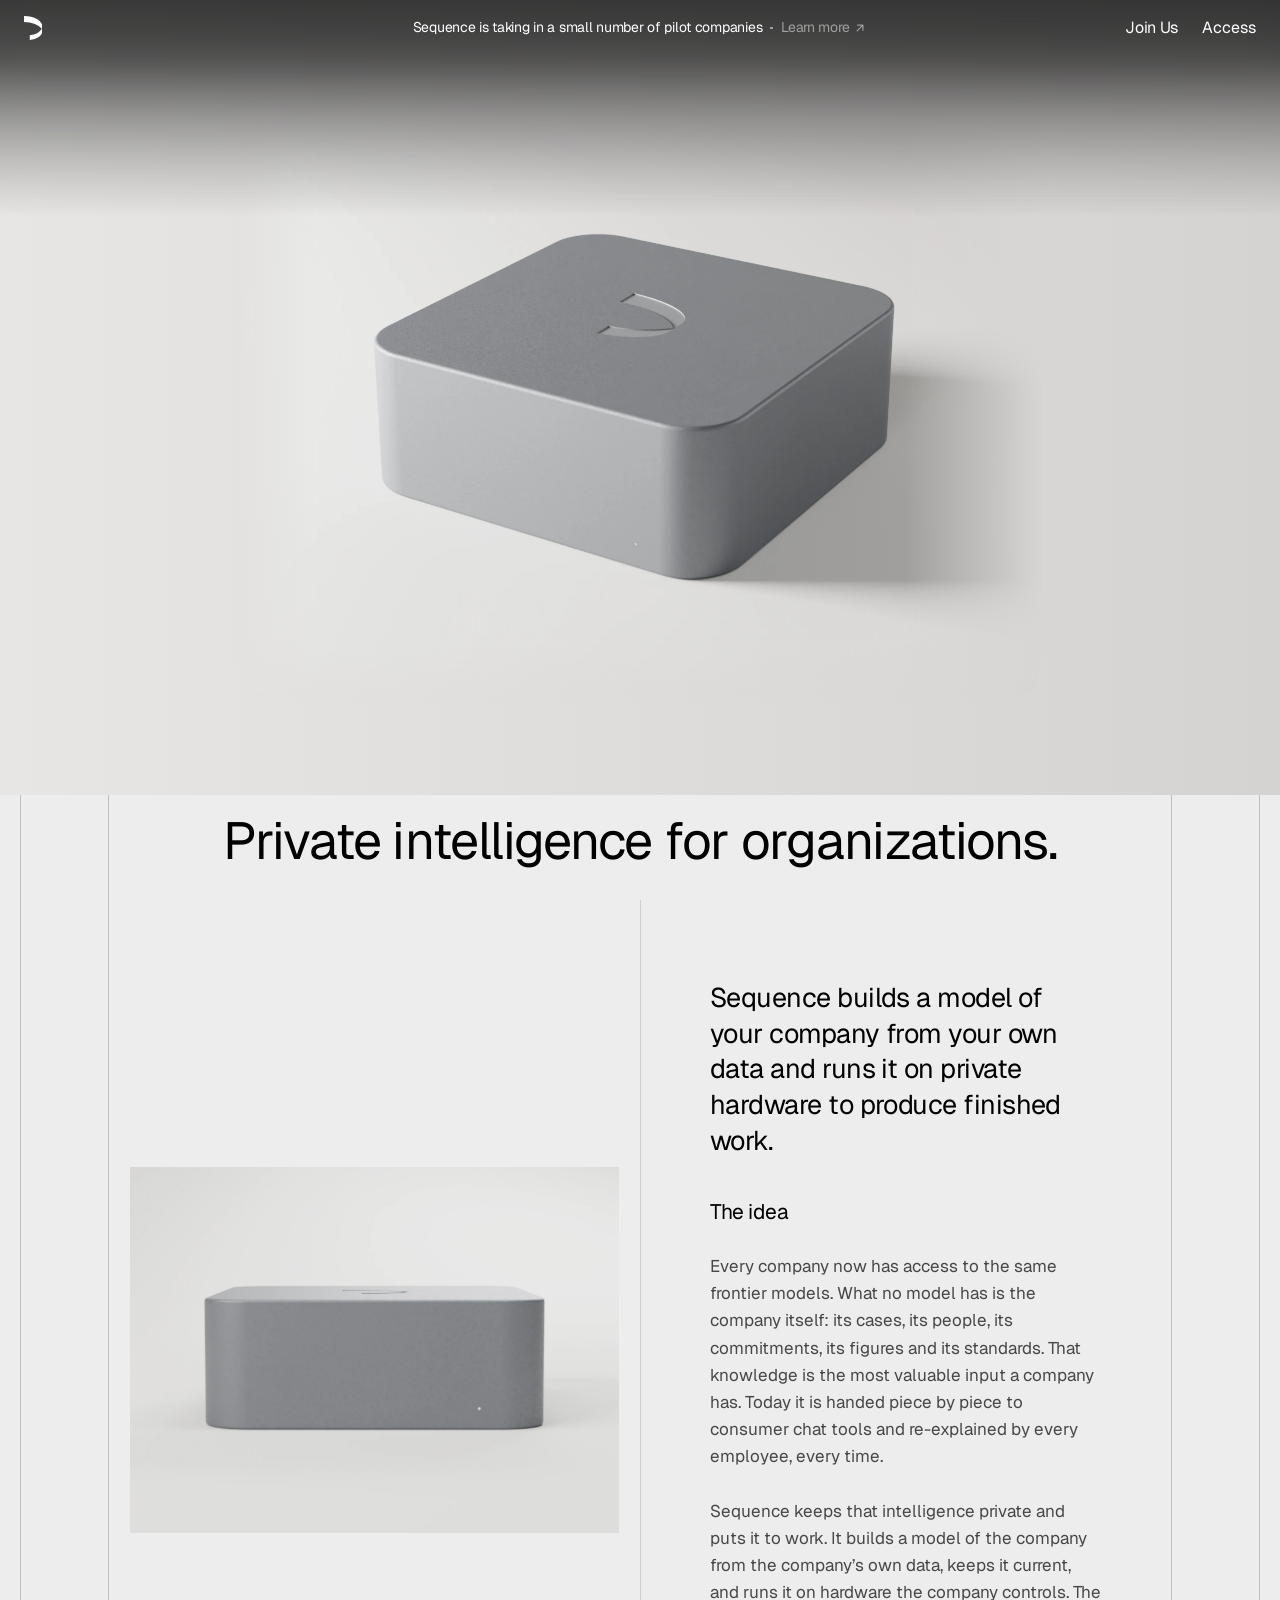
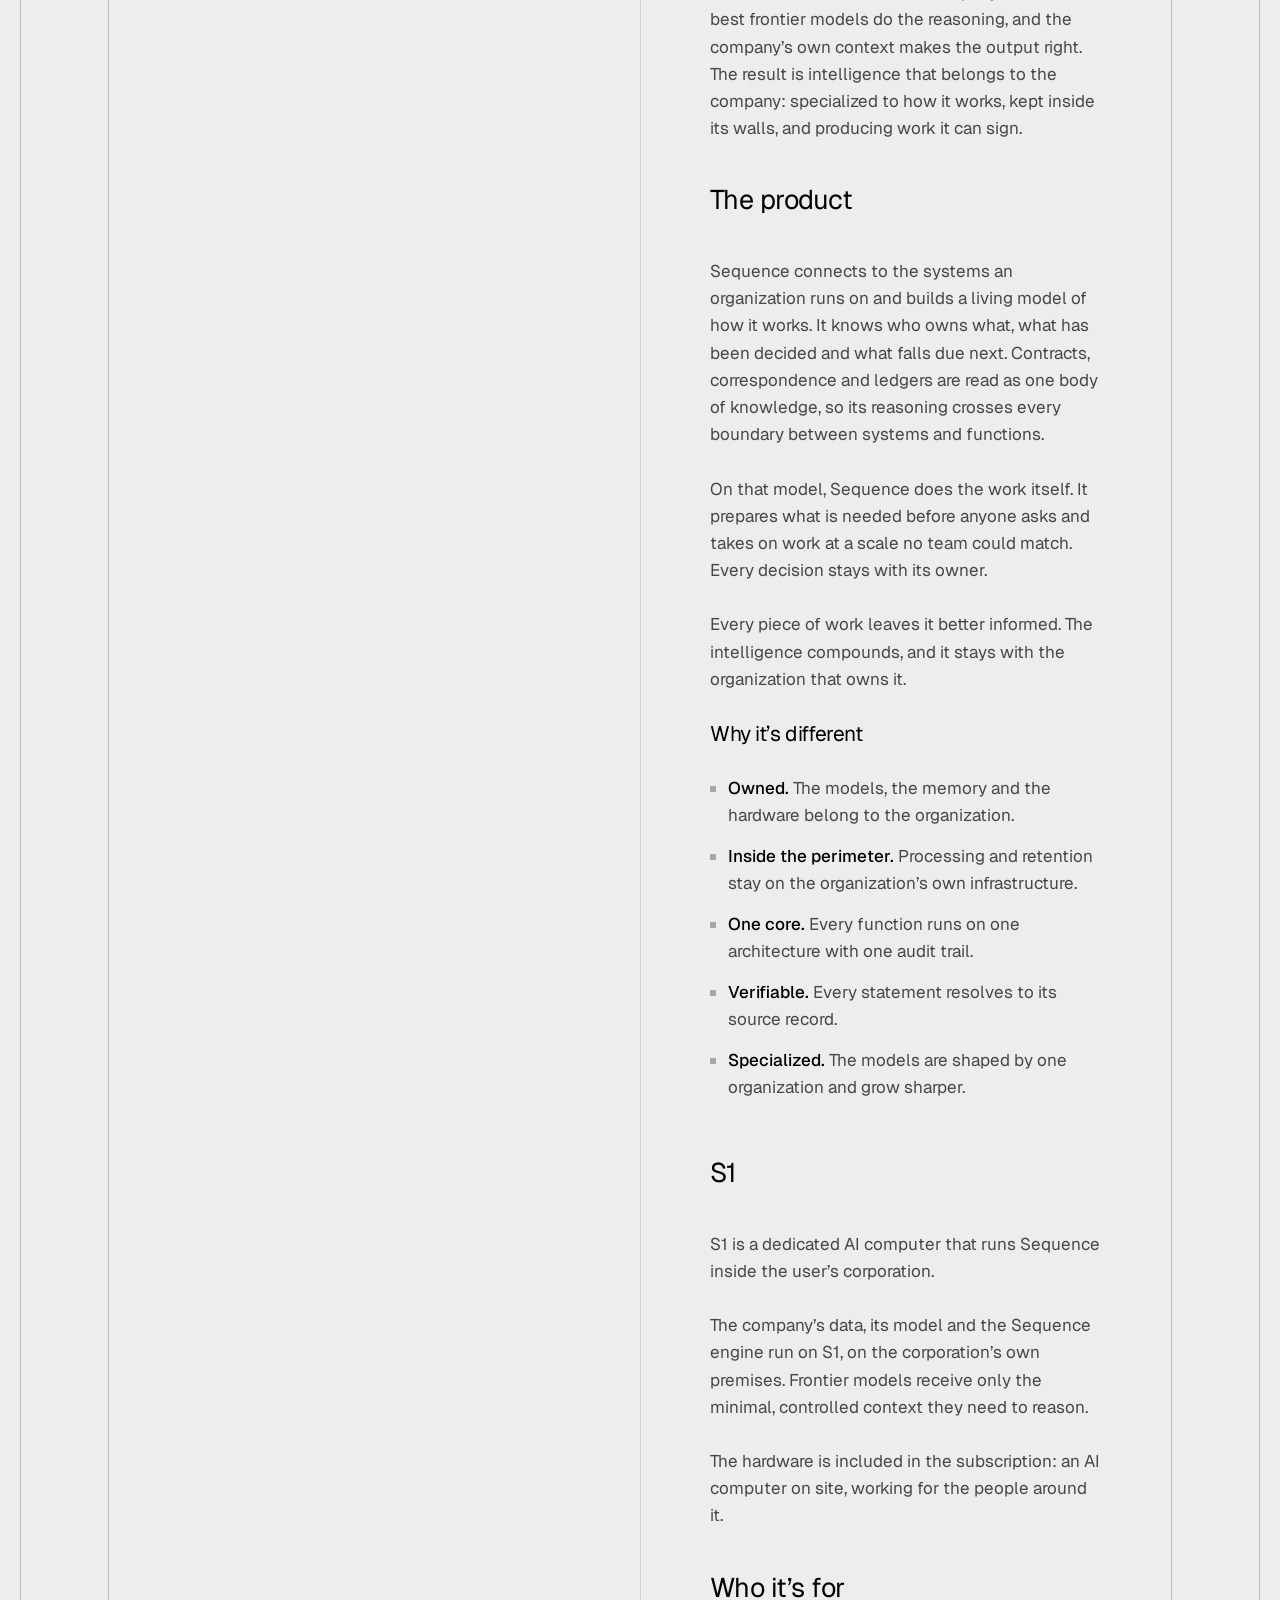
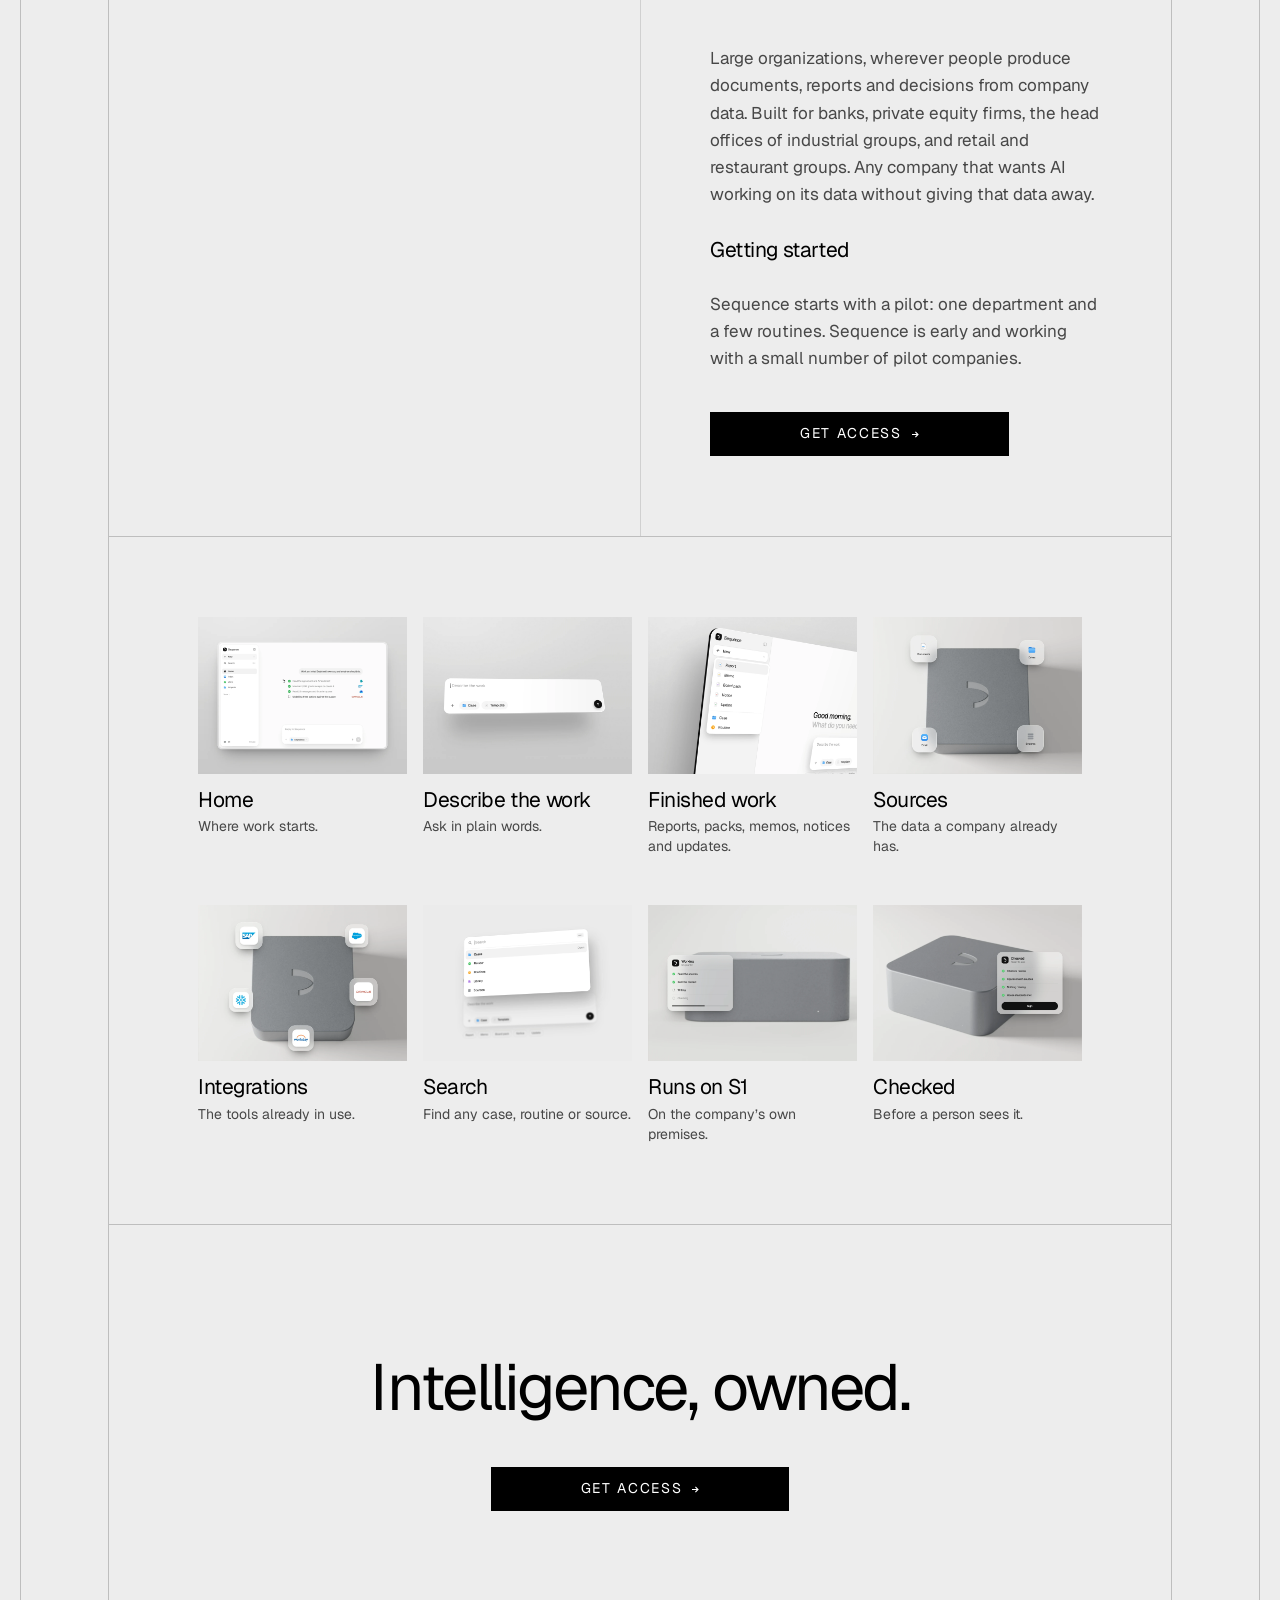
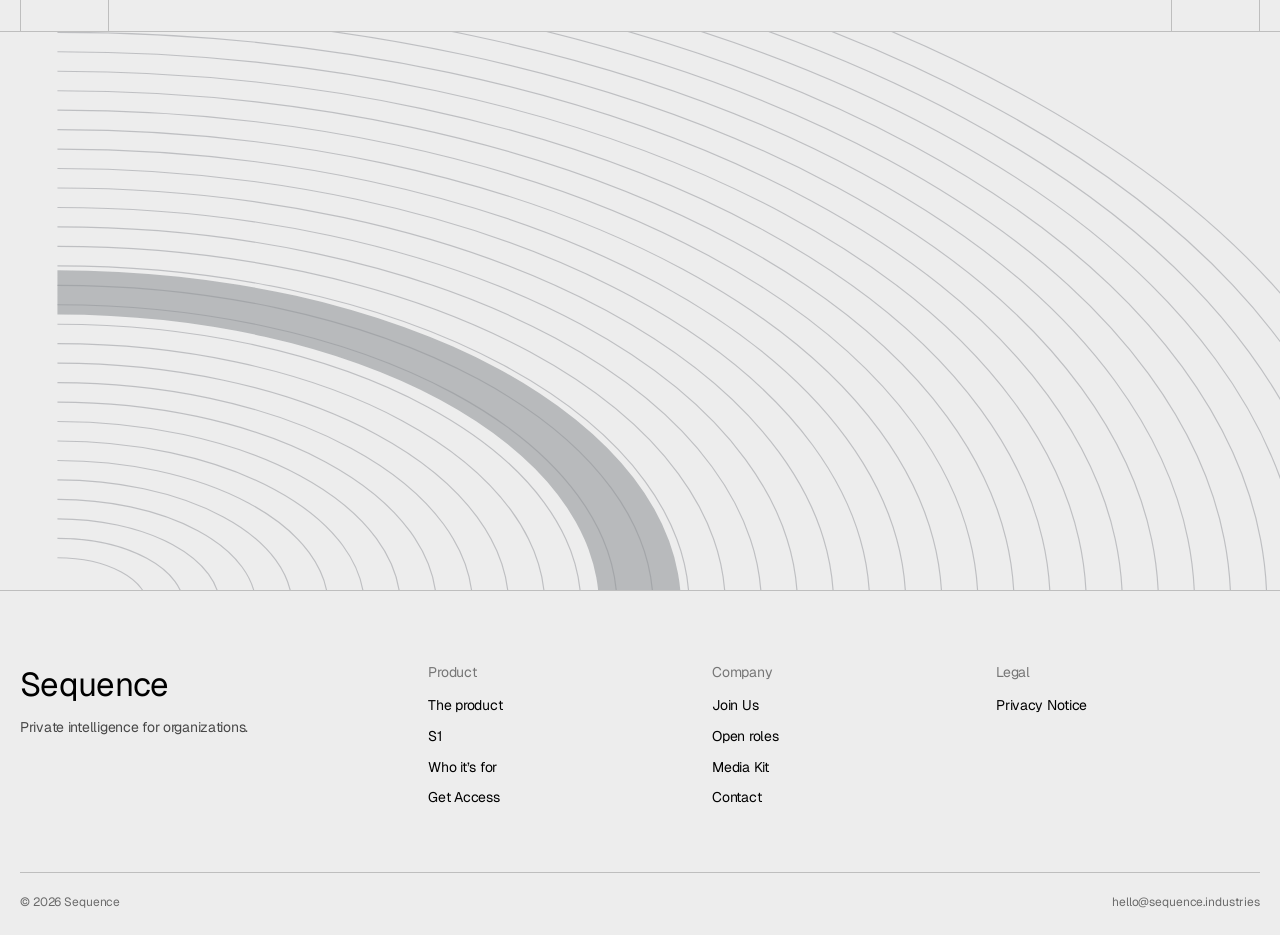
==== commit 51505315: "Footer: Sequence, link columns and a bottom bar Co-Authored-By: Claude Opus 5.5 <noreply@anthropic.c" ====
--- a/index.html
+++ b/index.html
@@ -23,7 +23,7 @@
   <link rel="preconnect" href="https://fonts.googleapis.com">
   <link rel="preconnect" href="https://fonts.gstatic.com" crossorigin>
   <link href="https://fonts.googleapis.com/css2?family=Geist:wght@400;500;700&display=swap" rel="stylesheet">
-  <link rel="stylesheet" href="css/styles.css?v=36">
+  <link rel="stylesheet" href="css/styles.css?v=37">
 </head>
 <body class="has-announce" data-hero="dark">
   <a class="skip" href="#main">Skip to content</a>
@@ -110,7 +110,7 @@
                 <p>Sequence keeps that intelligence private and puts it to work. It builds a model of the company from the company’s own data, keeps it current, and runs it on hardware the company controls. The best frontier models do the reasoning, and the company’s own context makes the output right. The result is intelligence that belongs to the company: specialized to how it works, kept inside its walls, and producing work it can sign.</p>
               </div>
 
-              <h2 class="t-h5" data-visual="1">The product</h2>
+              <h2 class="t-h5" id="product" data-visual="1">The product</h2>
               <div class="prose">
                 <p>Sequence connects to the systems an organization runs on and builds a living model of how it works. It knows who owns what, what has been decided and what falls due next. Contracts, correspondence and ledgers are read as one body of knowledge, so its reasoning crosses every boundary between systems and functions.</p>
                 <p>On that model, Sequence does the work itself. It prepares what is needed before anyone asks and takes on work at a scale no team could match. Every decision stays with its owner.</p>
@@ -125,14 +125,14 @@
                 </ul>
               </div>
 
-              <h2 class="t-h5" data-visual="2">S1</h2>
+              <h2 class="t-h5" id="s1" data-visual="2">S1</h2>
               <div class="prose">
                 <p>S1 is a dedicated AI computer that runs Sequence inside the user’s corporation.</p>
                 <p>The company’s data, its model and the Sequence engine run on S1, on the corporation’s own premises. Frontier models receive only the minimal, controlled context they need to reason.</p>
                 <p>The hardware is included in the subscription: an AI computer on site, working for the people around it.</p>
               </div>
 
-              <h2 class="t-h5" data-visual="3">Who it’s for</h2>
+              <h2 class="t-h5" id="who-its-for" data-visual="3">Who it’s for</h2>
               <div class="prose">
                 <p>Large organizations, wherever people produce documents, reports and decisions from company data. Built for banks, private equity firms, the head offices of industrial groups, and retail and restaurant groups. Any company that wants AI working on its data without giving that data away.</p>
                 <h3 id="getting-started">Getting started</h3>
@@ -268,24 +268,35 @@
       <div class="ph ph--contain"><img src="assets/footer-field.svg" alt="" width="390" height="170"></div>
     </div>
     <div class="footer-base">
-      <div class="footer-stack">
-        <nav class="footer-links t-sub" aria-label="Footer">
-          <a href="mailto:hello@sequence.industries">Contact</a>
-          <a href="privacy.html">Privacy Notice</a>
-          <a href="assets/sequence-media-kit.zip" download>Media Kit</a>
-          <a href="join.html">Join Us</a>
+      <div class="footer-top">
+        <div class="footer-brand">
+          <p class="t-h4">Sequence</p>
+          <p class="t-sub muted">Private intelligence for organizations.</p>
+        </div>
+        <nav class="footer-cols" aria-label="Footer">
+          <div class="footer-col">
+            <p>Product</p>
+            <a href="#product">The product</a>
+            <a href="#s1">S1</a>
+            <a href="#who-its-for">Who it’s for</a>
+            <button type="button" data-open-access>Get Access</button>
+          </div>
+          <div class="footer-col">
+            <p>Company</p>
+            <a href="join.html">Join Us</a>
+            <a href="join.html#roles">Open roles</a>
+            <a href="assets/sequence-media-kit.zip" download>Media Kit</a>
+            <a href="mailto:hello@sequence.industries">Contact</a>
+          </div>
+          <div class="footer-col">
+            <p>Legal</p>
+            <a href="privacy.html">Privacy Notice</a>
+          </div>
         </nav>
-        <div class="footer-mobile">
-          <p class="footer-display">Sequence</p>
-          <button class="btn btn--cta" type="button" data-open-access>Get Access <svg viewBox="0 0 7 7" fill="none" aria-hidden="true"><path d="M0 3.5h6M3.4.9 6 3.5 3.4 6.1" stroke="currentColor" stroke-width="1.1"/></svg></button>
-        </div>
-        <div class="footer-row">
-          <p class="t-h1">Sequence</p>
-          <address class="footer-address t-sub">
-            <a href="mailto:hello@sequence.industries">hello@sequence.industries</a>
-          </address>
-          <button class="btn btn--cta" type="button" data-open-access>Get Access <svg viewBox="0 0 7 7" fill="none" aria-hidden="true"><path d="M0 3.5h6M3.4.9 6 3.5 3.4 6.1" stroke="currentColor" stroke-width="1.1"/></svg></button>
-        </div>
+      </div>
+      <div class="footer-bar">
+        <span>© 2026 Sequence</span>
+        <a href="mailto:hello@sequence.industries">hello@sequence.industries</a>
       </div>
     </div>
   </footer>
--- a/css/styles.css
+++ b/css/styles.css
@@ -1278,119 +1278,108 @@
   aspect-ratio: 390 / 170;
 }
 
+/* Base: Sequence and one line, columns of links, and a quiet bar with
+   the copyright and the address. */
 .footer-base {
   width: 100%;
-  padding: 50px 20px 20px;
+  padding: 56px 20px 24px;
   border-top: var(--hair) solid var(--line);
 }
 
-.footer-stack {
+.footer-top {
+  display: grid;
+  gap: 48px;
+}
+
+.footer-brand p {
+  margin: 0;
+}
+
+.footer-brand .t-sub {
+  margin-top: 12px;
+  max-width: 26ch;
+}
+
+.footer-cols {
+  display: grid;
+  grid-template-columns: repeat(2, minmax(0, 1fr));
+  gap: 36px 20px;
+}
+
+.footer-col {
   display: flex;
   flex-direction: column;
   align-items: flex-start;
-  justify-content: center;
-  gap: 32px;
-  width: 100%;
-}
-
-.footer-links {
+  gap: 11px;
+  font-size: 14px;
+  line-height: 1.4;
+  letter-spacing: -0.02em;
+}
+
+.footer-col p {
+  margin: 0 0 3px;
+  color: rgba(0, 0, 0, 0.5);
+}
+
+.footer-col a,
+.footer-col button {
+  padding: 0;
+  border: 0;
+  background: none;
+  color: inherit;
+  font: inherit;
+  letter-spacing: inherit;
+  text-align: left;
+  cursor: pointer;
+  transition: opacity 0.15s;
+}
+
+.footer-col a:hover,
+.footer-col button:hover {
+  opacity: 0.6;
+}
+
+.footer-bar {
   display: flex;
   flex-wrap: wrap;
+  align-items: center;
   justify-content: space-between;
-  gap: 12px;
-  width: 100%;
-}
-
-.footer-links a {
-  white-space: nowrap;
-  transition: opacity 0.15s;
-}
-
-.footer-links a:hover {
-  opacity: 0.64;
-}
-
-.footer-mobile {
-  display: flex;
-  flex-direction: column;
-  gap: 40px;
-  width: 100%;
-}
-
-.footer-display {
-  font-size: clamp(36px, -6.08px + 15.2vw, 60px);
-  line-height: 1.32;
-  letter-spacing: -0.02em;
-  white-space: nowrap;
-  /* keep the tagline short: it is sized to fill one line on a phone */
-  max-width: 100%;
-  overflow: hidden;
-}
-
-.footer-row {
-  display: none;
-}
-
-.footer-address {
-  flex: none;
-  font-style: normal;
-}
-
-.footer-address a {
-  transition: opacity 0.15s;
-}
-
-.footer-address a:hover {
-  opacity: 0.64;
-}
-
-@media (min-width: 768px) {
-  .footer-base {
-    padding-inline: var(--gutter);
-    padding-bottom: var(--gutter);
-  }
-
-  .footer-links {
-    column-gap: 24px;
-  }
+  gap: 12px 24px;
+  margin-top: 64px;
+  padding-top: 20px;
+  border-top: var(--hair) solid var(--line);
+  font-size: 12px;
+  letter-spacing: -0.01em;
+  color: rgba(0, 0, 0, 0.55);
+}
+
+.footer-bar a {
+  transition: color 0.15s;
+}
+
+.footer-bar a:hover {
+  color: #000;
 }
 
 @media (min-width: 1024px) {
   .footer-base {
-    padding-top: 60px;
-  }
-
-  .footer-stack {
-    align-items: stretch;
-    gap: 20px;
-  }
-
-  .footer-mobile {
-    display: none;
-  }
-
-  .footer-row {
-    display: flex;
-    align-items: flex-end;
-    justify-content: space-between;
-    gap: 20px;
-    width: 100%;
-  }
-
-  .footer-row .t-h1 {
-    white-space: nowrap;
-    transform: translateX(-5px);
-  }
-
-  .footer-row .t-h1,
-  .footer-address {
-    text-box: trim-both cap alphabetic;
-  }
-
-  .footer-row .btn {
-    flex: none;
-    width: auto;
-  }
+    padding-top: 72px;
+  }
+
+  .footer-top {
+    grid-template-columns: minmax(0, 1.3fr) minmax(0, 3fr);
+  }
+
+  .footer-cols {
+    grid-template-columns: repeat(3, minmax(0, 1fr));
+  }
+}
+
+/* Sections the footer links to land clear of the fixed nav. */
+h2[id],
+h3[id],
+section[id] {
+  scroll-margin-top: 96px;
 }
 
 /* Access dialog --------------------------------------------------------- */
